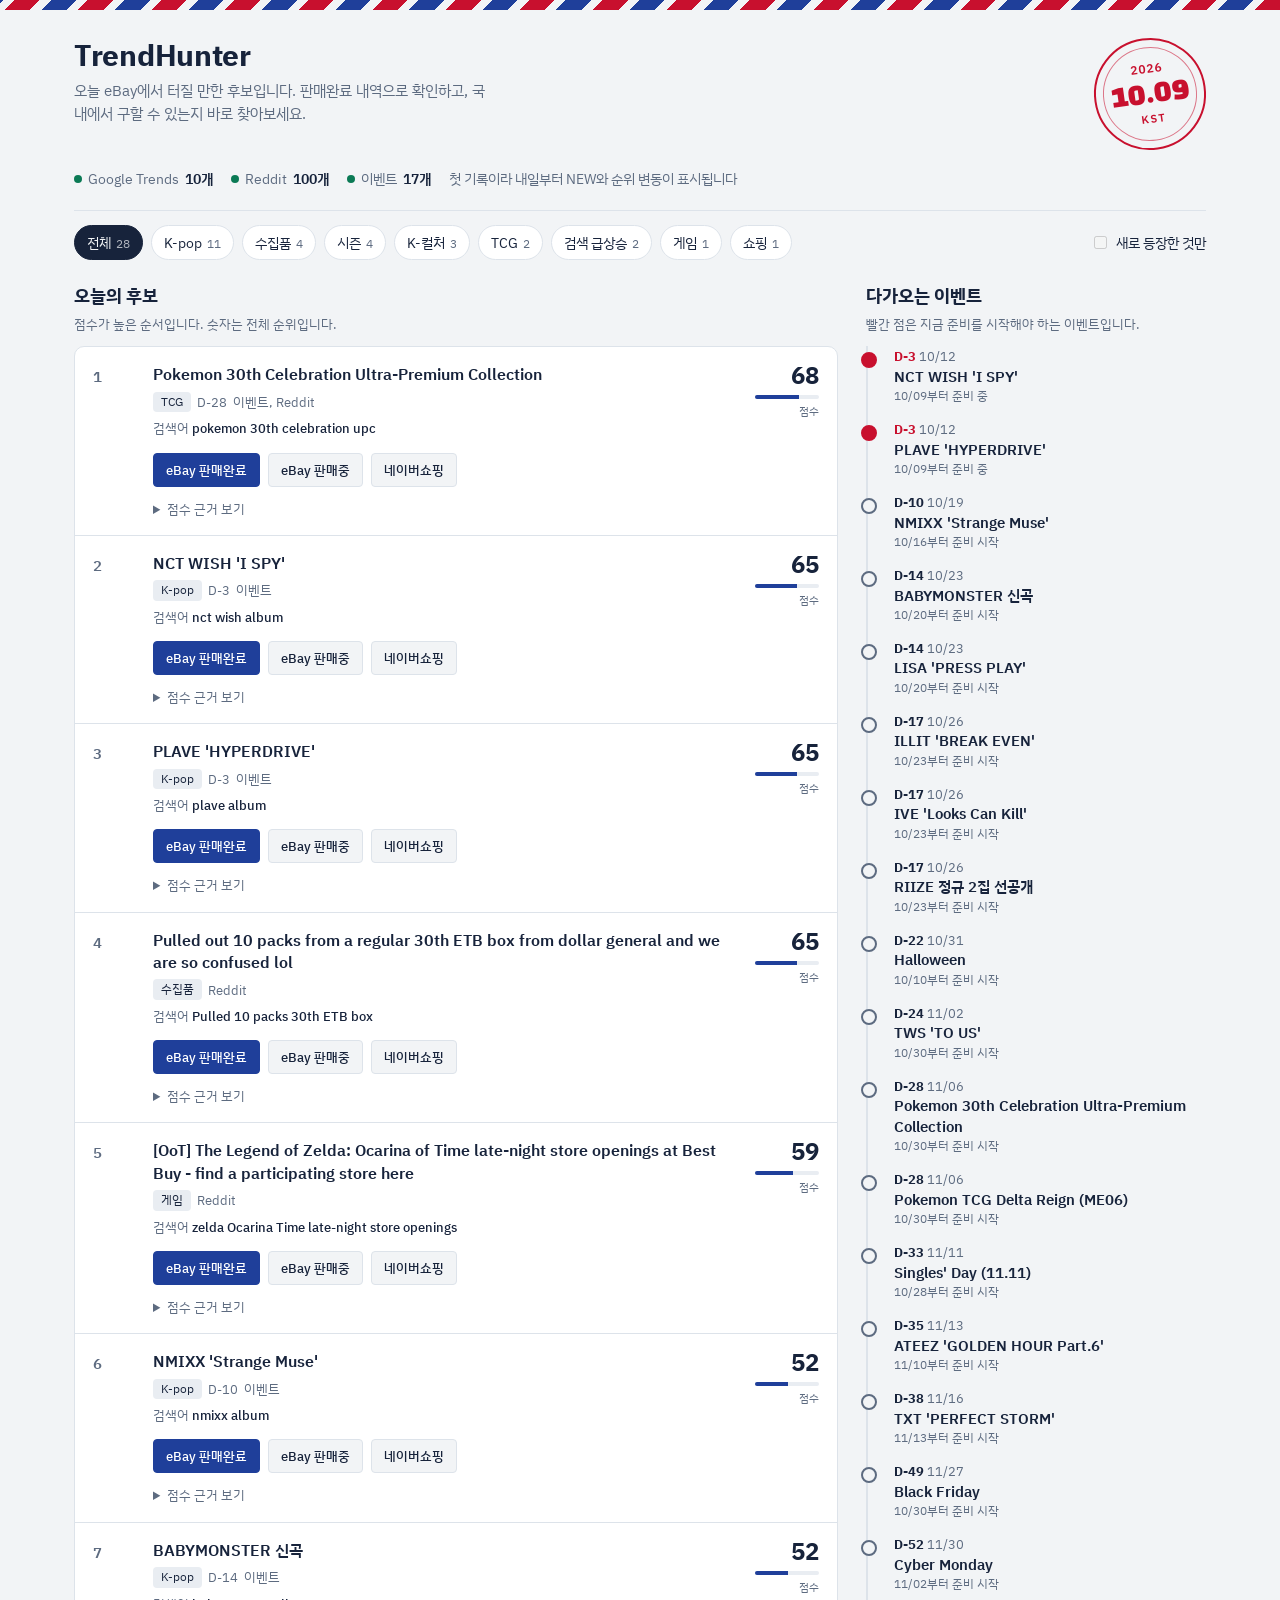
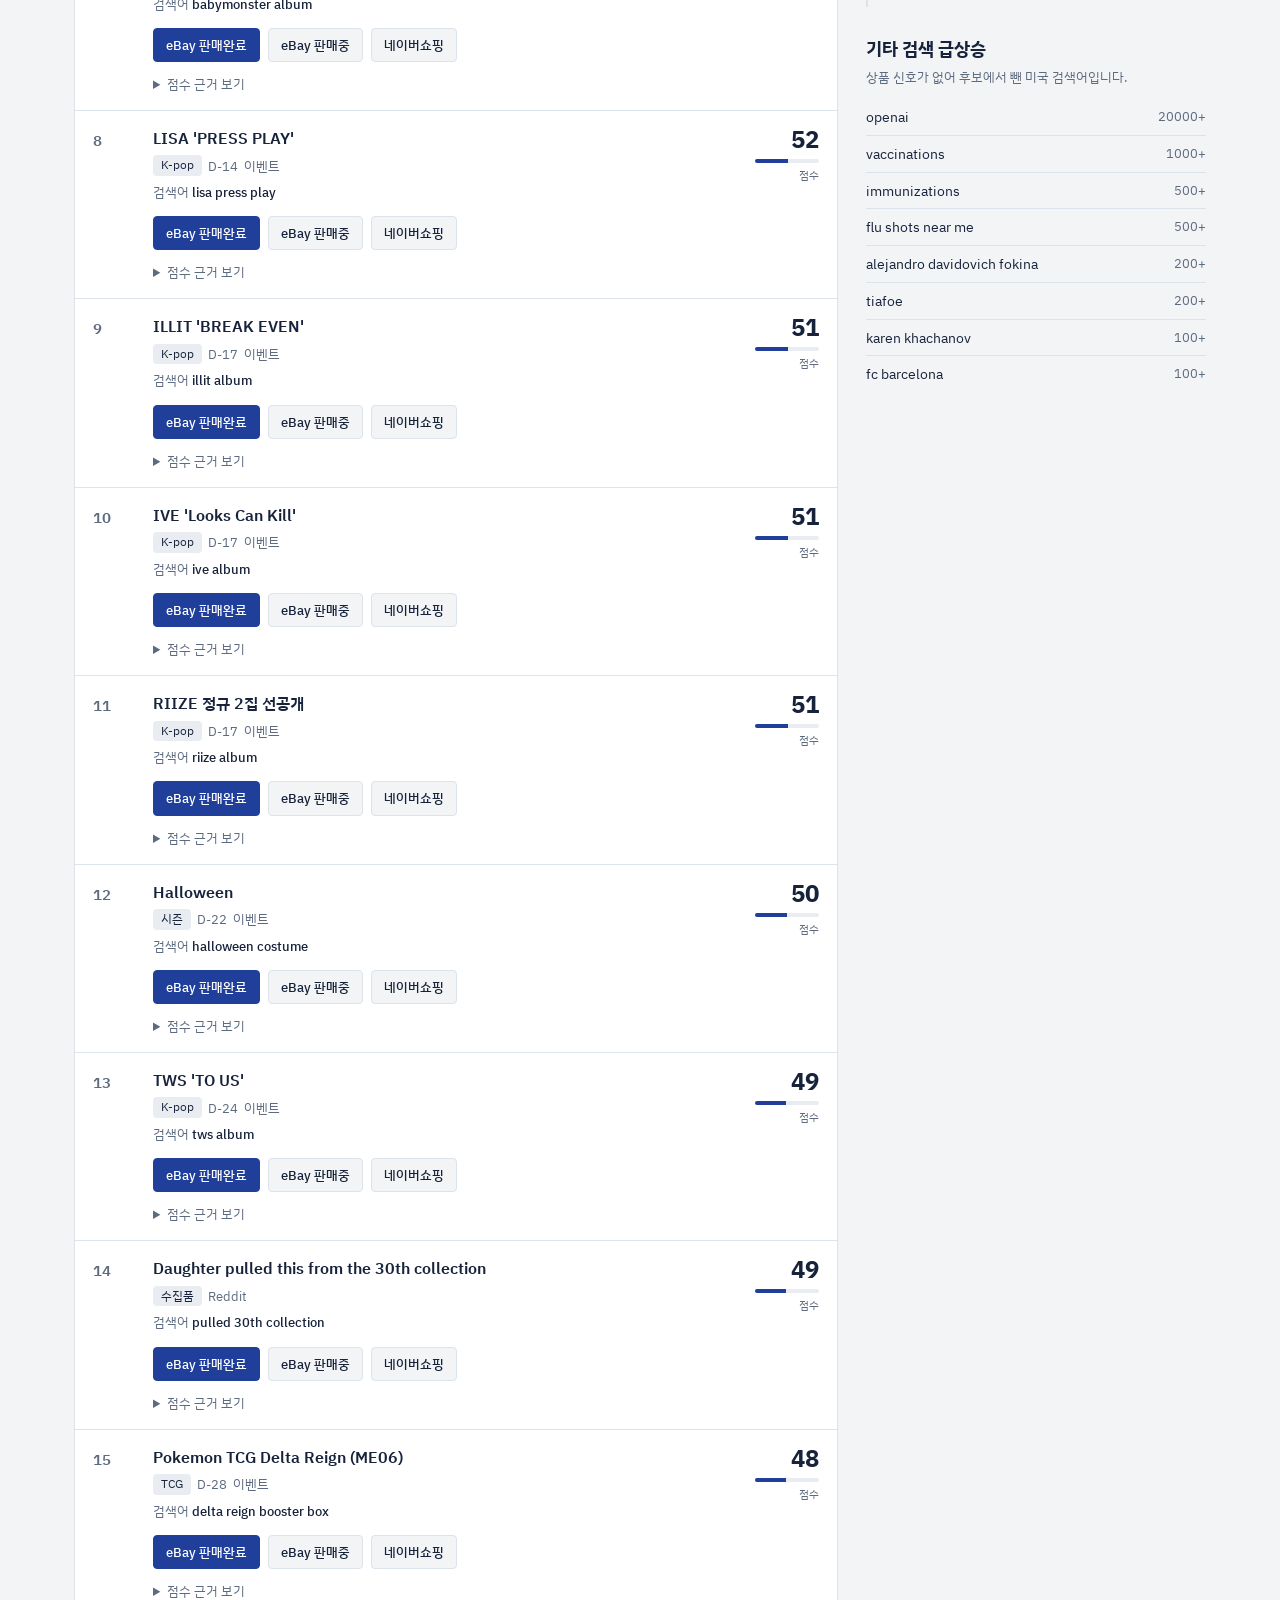
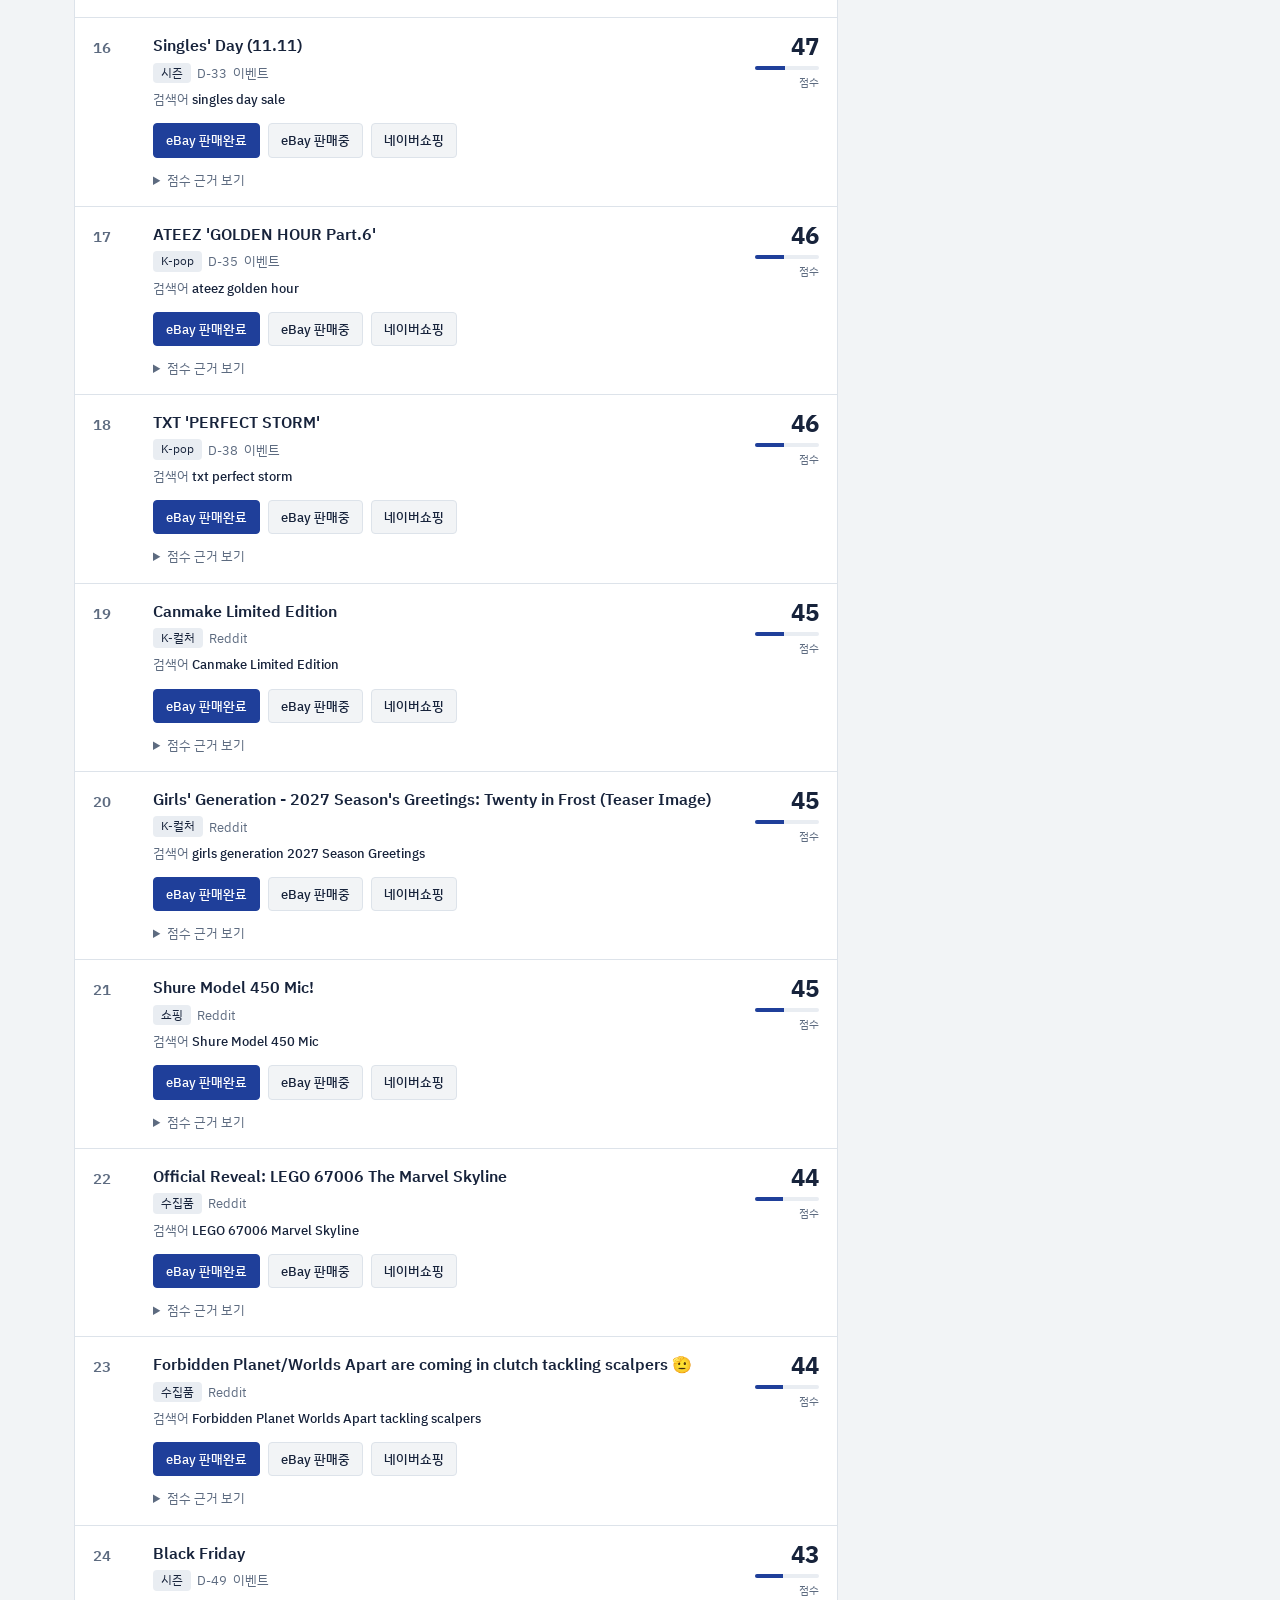
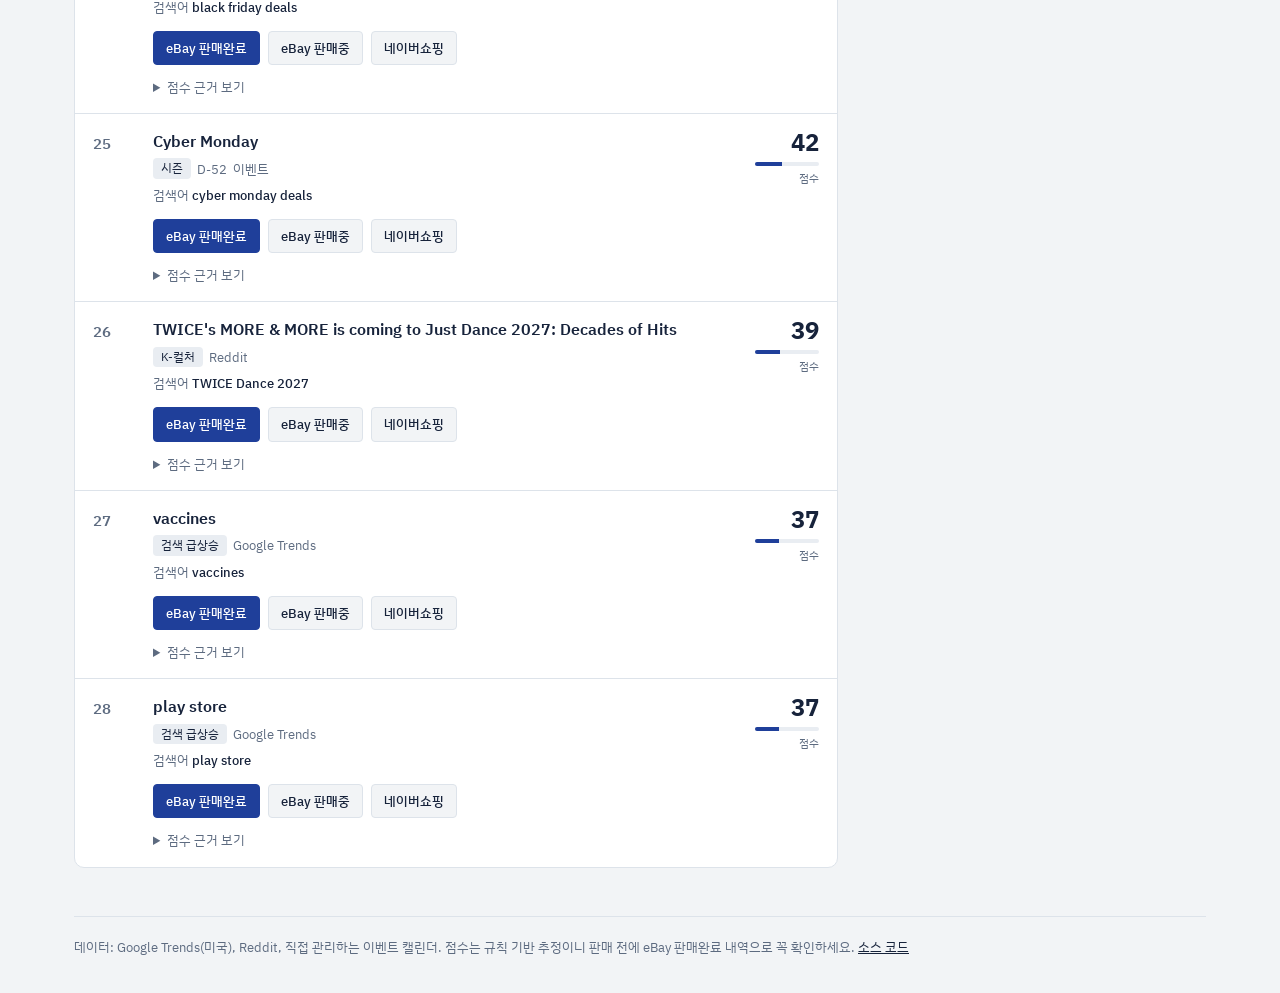
==== docs/index.html @ 38283efe "6단계: 대시보드 (후보 목록, 검증 링크, 이벤트 타임라인)" ====
<!doctype html>
<html lang="ko">
<head>
<meta charset="utf-8">
<meta name="viewport" content="width=device-width, initial-scale=1">
<title>TrendHunter</title>
<meta name="description" content="eBay 해외 판매자를 위한 오늘의 후보 상품 대시보드">
<link rel="preconnect" href="https://fonts.googleapis.com">
<link rel="preconnect" href="https://fonts.gstatic.com" crossorigin>
<link href="https://fonts.googleapis.com/css2?family=Black+Han+Sans&family=IBM+Plex+Sans+KR:wght@400;500;600;700&display=swap" rel="stylesheet">
<style>
  /* ------------------------------------------------------------------
     디자인 토큰
     컨셉: 국제 항공우편. 한국 → 미국으로 보내는 셀러의 도구.
     강조는 상단 항공우편 띠와 날짜 소인 두 곳에만 쓰고, 나머지는 조용하게.
     ------------------------------------------------------------------ */
  :root {
    --paper: #f2f4f6;        /* 바탕: 차가운 종이색 */
    --sheet: #ffffff;        /* 목록 면 */
    --ink: #17233b;          /* 본문: 우편 잉크 남색 */
    --muted: #5d6b80;        /* 보조 글자 */
    --line: #dde3ea;         /* 구분선 */
    --mail-red: #c8102e;     /* 항공우편 빨강 */
    --mail-blue: #1f3f9a;    /* 항공우편 파랑 */
    --up: #0b7a55;           /* 상승 */
    --down: #a3412b;         /* 하락 */
    --new-bg: #fde8eb;       /* NEW 배지 바탕 */
    --chip: #e9edf2;
    --focus: #1f3f9a;
    --on-primary: #ffffff;   /* 파란 버튼 위 글자 */
    --radius-s: 4px;
    --radius-m: 10px;
    --font: "IBM Plex Sans KR", system-ui, sans-serif;
    --stamp: "Black Han Sans", "IBM Plex Sans KR", sans-serif;
  }
  @media (prefers-color-scheme: dark) {
    :root:not([data-theme="light"]) {
      --paper: #0f1522;
      --sheet: #161e2e;
      --ink: #e6ebf3;
      --muted: #9aa7ba;
      --line: #273247;
      --mail-red: #f0566b;
      --mail-blue: #7d9cf0;
      --up: #4cc79a;
      --down: #f08a6f;
      --new-bg: #3b1a22;
      --chip: #212b3d;
      --focus: #7d9cf0;
      --on-primary: #0f1522;
    }
  }
  :root[data-theme="dark"] {
    --paper: #0f1522; --sheet: #161e2e; --ink: #e6ebf3; --muted: #9aa7ba; --line: #273247;
    --mail-red: #f0566b; --mail-blue: #7d9cf0; --up: #4cc79a; --down: #f08a6f;
    --new-bg: #3b1a22; --chip: #212b3d; --focus: #7d9cf0; --on-primary: #0f1522;
  }

  * { box-sizing: border-box; }
  html { -webkit-text-size-adjust: 100%; }
  body {
    margin: 0;
    background: var(--paper);
    color: var(--ink);
    font-family: var(--font);
    font-size: 16px;
    line-height: 1.55;
  }
  a { color: inherit; }
  :focus-visible { outline: 2px solid var(--focus); outline-offset: 2px; border-radius: 2px; }

  /* 항공우편 띠: 이 페이지의 유일한 장식 */
  .airmail {
    height: 10px;
    background: repeating-linear-gradient(
      -45deg,
      var(--mail-red) 0 18px, transparent 18px 26px,
      var(--mail-blue) 26px 44px, transparent 44px 52px
    );
  }

  .wrap { max-width: 1180px; margin: 0 auto; padding: 0 24px; }

  /* ---------- 머리 ---------- */
  header.top { padding: 28px 0 20px; }
  .top-row { display: flex; align-items: flex-start; justify-content: space-between; gap: 24px; }
  h1 {
    margin: 0;
    font-size: 30px;
    line-height: 1.15;
    font-weight: 700;
    letter-spacing: -0.01em;
  }
  .lede { margin: 6px 0 0; color: var(--muted); font-size: 15px; max-width: 46ch; }

  /* 날짜 소인 */
  .postmark {
    flex: none;
    width: 112px; height: 112px;
    border: 2.5px solid var(--mail-red);
    border-radius: 50%;
    display: grid; place-content: center; text-align: center;
    color: var(--mail-red);
    transform: rotate(-8deg);
    position: relative;
  }
  .postmark::before {
    content: ""; position: absolute; inset: 7px;
    border: 1px solid var(--mail-red); border-radius: 50%; opacity: .55;
  }
  .postmark .pm-year { font-size: 12px; font-weight: 600; letter-spacing: .08em; }
  .postmark .pm-day { font-family: var(--stamp); font-size: 30px; line-height: 1.05; }
  .postmark .pm-zone { font-size: 11px; font-weight: 600; letter-spacing: .1em; }

  .status-line {
    display: flex; flex-wrap: wrap; gap: 8px 18px;
    margin-top: 18px; font-size: 14px; color: var(--muted);
  }
  .status-line .src { display: inline-flex; align-items: center; gap: 6px; }
  .dot { width: 8px; height: 8px; border-radius: 50%; background: var(--up); }
  .dot.fail { background: var(--mail-red); }
  .status-line strong { color: var(--ink); font-weight: 600; }

  /* ---------- 필터 ---------- */
  .filters {
    display: flex; flex-wrap: wrap; align-items: center; gap: 8px;
    padding: 14px 0; border-top: 1px solid var(--line);
  }
  .filters button {
    font: inherit; font-size: 14px;
    padding: 6px 12px;
    border: 1px solid var(--line);
    background: var(--sheet); color: var(--ink);
    border-radius: 999px; cursor: pointer;
  }
  .filters button[aria-pressed="true"] { background: var(--ink); color: var(--paper); border-color: var(--ink); }
  .filters .count { color: var(--muted); font-size: 12px; margin-left: 2px; }
  .filters button[aria-pressed="true"] .count { color: inherit; opacity: .7; }
  .filters .spacer { flex: 1; }
  .filters label { font-size: 14px; display: inline-flex; align-items: center; gap: 6px; cursor: pointer; }

  /* ---------- 본문 2단 ---------- */
  main.grid {
    display: grid;
    grid-template-columns: minmax(0, 1fr) 340px;
    gap: 28px;
    padding: 8px 0 48px;
  }
  @media (max-width: 920px) { main.grid { grid-template-columns: 1fr; } }

  h2 { font-size: 18px; margin: 0 0 10px; font-weight: 700; }
  .section-note { color: var(--muted); font-size: 13px; margin: -6px 0 12px; }

  /* 후보 목록: 카드가 아니라 하나의 장부처럼 */
  ol.cands {
    list-style: none; margin: 0; padding: 0;
    background: var(--sheet);
    border: 1px solid var(--line);
    border-radius: var(--radius-m);
  }
  .cand {
    display: grid;
    grid-template-columns: 44px minmax(0, 1fr) 64px;
    gap: 4px 16px;
    padding: 16px 18px;
    border-top: 1px solid var(--line);
  }
  .cand:first-child { border-top: 0; }
  .rank { font-size: 15px; font-weight: 600; color: var(--muted); padding-top: 2px; font-variant-numeric: tabular-nums; }
  .cand-title { margin: 0; font-size: 16px; font-weight: 600; line-height: 1.4; overflow-wrap: anywhere; }
  .meta { display: flex; flex-wrap: wrap; align-items: center; gap: 6px; margin-top: 6px; font-size: 13px; color: var(--muted); }
  .tag { background: var(--chip); color: var(--ink); padding: 1px 8px; border-radius: var(--radius-s); font-size: 12px; }
  .badge-new { background: var(--new-bg); color: var(--mail-red); font-weight: 700; padding: 1px 7px; border-radius: var(--radius-s); font-size: 12px; }
  .move-up { color: var(--up); font-weight: 700; font-size: 13px; }
  .move-down { color: var(--down); font-weight: 600; font-size: 13px; }
  .query { font-size: 13px; color: var(--muted); margin-top: 6px; }
  .query b { color: var(--ink); font-weight: 500; }

  .score { text-align: right; }
  .score-num { font-size: 24px; font-weight: 700; line-height: 1; font-variant-numeric: tabular-nums; }
  .score-bar { height: 4px; background: var(--chip); border-radius: 2px; margin-top: 8px; overflow: hidden; }
  .score-bar i { display: block; height: 100%; background: var(--mail-blue); }
  .score-label { font-size: 11px; color: var(--muted); margin-top: 4px; }

  .actions { grid-column: 2 / 4; display: flex; flex-wrap: wrap; gap: 8px; margin-top: 10px; }
  .actions a {
    font-size: 13px; font-weight: 500; text-decoration: none;
    padding: 6px 12px; border-radius: var(--radius-s);
    border: 1px solid var(--line); background: var(--paper);
  }
  .actions a.primary { background: var(--mail-blue); border-color: var(--mail-blue); color: var(--on-primary); }
  .actions a:hover { border-color: var(--ink); }
  .actions a.primary:hover { filter: brightness(1.1); }

  details.why { grid-column: 2 / 4; margin-top: 8px; font-size: 14px; }
  details.why summary { cursor: pointer; color: var(--muted); font-size: 13px; width: fit-content; }
  details.why ul { margin: 8px 0 0; padding-left: 18px; }
  details.why li { margin: 2px 0; }
  .evidence { margin: 8px 0 0; padding: 0; list-style: none; }
  .evidence li { font-size: 13px; color: var(--muted); padding-left: 0; margin: 4px 0; overflow-wrap: anywhere; }
  .evidence .src-name { color: var(--ink); font-weight: 500; margin-right: 6px; }

  .empty { padding: 36px 20px; text-align: center; color: var(--muted); }

  /* ---------- 오른쪽: 이벤트 타임라인 등 ---------- */
  aside > section { margin-bottom: 28px; }
  ol.timeline { list-style: none; margin: 0; padding: 0 0 0 14px; border-left: 2px solid var(--line); }
  .ev { position: relative; padding: 0 0 14px 12px; }
  .ev::before {
    content: ""; position: absolute; left: -21px; top: 6px;
    width: 12px; height: 12px; border-radius: 50%;
    background: var(--paper); border: 2px solid var(--muted);
  }
  .ev.prepare_now::before { background: var(--mail-red); border-color: var(--mail-red); }
  .ev.too_late::before { border-color: var(--down); }
  .ev-when { font-size: 13px; color: var(--muted); font-variant-numeric: tabular-nums; }
  .ev-when b { color: var(--ink); }
  .ev.prepare_now .ev-when b { color: var(--mail-red); }
  .ev-name { font-weight: 600; font-size: 15px; line-height: 1.35; }
  .ev-name a { text-decoration: none; }
  .ev-name a:hover { text-decoration: underline; }
  .ev-state { font-size: 12px; color: var(--muted); }

  ul.plain { list-style: none; margin: 0; padding: 0; }
  ul.plain li { padding: 7px 0; border-top: 1px solid var(--line); font-size: 14px; display: flex; justify-content: space-between; gap: 10px; }
  ul.plain li:first-child { border-top: 0; }
  ul.plain a { text-decoration: none; overflow-wrap: anywhere; }
  ul.plain a:hover { text-decoration: underline; }
  ul.plain .n { color: var(--muted); font-size: 13px; flex: none; font-variant-numeric: tabular-nums; }

  footer { border-top: 1px solid var(--line); padding: 20px 0 36px; font-size: 13px; color: var(--muted); }
  footer a { color: var(--ink); }

  .notice {
    background: var(--sheet); border: 1px solid var(--line); border-left: 4px solid var(--mail-red);
    border-radius: var(--radius-s); padding: 14px 16px; margin: 12px 0 20px; font-size: 14px;
  }
  .notice code { background: var(--chip); padding: 1px 6px; border-radius: 3px; }

  @media (max-width: 600px) {
    .wrap { padding: 0 16px; }
    h1 { font-size: 24px; }
    .postmark { width: 84px; height: 84px; }
    .postmark .pm-day { font-size: 22px; }
    .postmark .pm-year, .postmark .pm-zone { font-size: 10px; }
    .cand { grid-template-columns: 28px minmax(0, 1fr) 48px; padding: 14px 12px; gap: 4px 10px; }
    .score-num { font-size: 20px; }
    .actions, details.why { grid-column: 1 / 4; }
  }
  @media (prefers-reduced-motion: reduce) { * { transition: none !important; } }
</style>
</head>
<body>
<div class="airmail" aria-hidden="true"></div>

<div class="wrap">
  <header class="top">
    <div class="top-row">
      <div>
        <h1>TrendHunter</h1>
        <p class="lede">오늘 eBay에서 터질 만한 후보입니다. 판매완료 내역으로 확인하고, 국내에서 구할 수 있는지 바로 찾아보세요.</p>
      </div>
      <div class="postmark" id="postmark" aria-label="기준 날짜">
        <span class="pm-year">----</span><span class="pm-day">--.--</span><span class="pm-zone">KST</span>
      </div>
    </div>
    <div class="status-line" id="status-line" aria-live="polite">불러오는 중</div>
  </header>

  <div id="notice"></div>

  <nav class="filters" id="filters" aria-label="카테고리 필터"></nav>

  <main class="grid">
    <section aria-labelledby="cand-h">
      <h2 id="cand-h">오늘의 후보</h2>
      <p class="section-note" id="cand-note"></p>
      <ol class="cands" id="cands"></ol>
    </section>

    <aside>
      <section aria-labelledby="ev-h">
        <h2 id="ev-h">다가오는 이벤트</h2>
        <p class="section-note">빨간 점은 지금 준비를 시작해야 하는 이벤트입니다.</p>
        <ol class="timeline" id="timeline"></ol>
      </section>
      <section aria-labelledby="drop-h" id="dropped-sec" hidden>
        <h2 id="drop-h">어제 있다가 빠진 후보</h2>
        <ul class="plain" id="dropped"></ul>
      </section>
      <section aria-labelledby="other-h">
        <h2 id="other-h">기타 검색 급상승</h2>
        <p class="section-note">상품 신호가 없어 후보에서 뺀 미국 검색어입니다.</p>
        <ul class="plain" id="others"></ul>
      </section>
    </aside>
  </main>

  <footer>
    데이터: Google Trends(미국), Reddit, 직접 관리하는 이벤트 캘린더. 점수는 규칙 기반 추정이니 판매 전에 eBay 판매완료 내역으로 꼭 확인하세요.
    <a href="https://github.com/Ioveyou-creator/trendhunter">소스 코드</a>
  </footer>
</div>

<script>
(() => {
  "use strict";

  const SOURCE_NAME = { google_trends: "Google Trends", reddit: "Reddit", events: "이벤트", news: "뉴스" };
  const prepText = (e) => {
    const from = e.prep_by.slice(5).replace("-", "/");
    if (e.status === "prepare_now") return `${from}부터 준비 중`;
    if (e.status === "too_late") return "배송 시간 부족";
    return `${from}부터 준비 시작`;
  };
  const FILTER_KEY = "trendhunter.filter";

  const $ = (id) => document.getElementById(id);

  /* 외부 데이터(Reddit 제목 등)는 항상 글자로만 넣는다: innerHTML 사용 금지 */
  function el(tag, attrs, ...children) {
    const node = document.createElement(tag);
    for (const [k, v] of Object.entries(attrs || {})) {
      if (v == null || v === false) continue;
      if (k === "class") node.className = v;
      else if (k === "text") node.textContent = v;
      else if (k === "href") { const safe = safeUrl(v); if (safe) node.setAttribute("href", safe); }
      else node.setAttribute(k, v);
    }
    for (const c of children) if (c != null) node.append(c instanceof Node ? c : document.createTextNode(String(c)));
    return node;
  }
  function safeUrl(u) {
    try { const url = new URL(u, location.href); return /^https?:$/.test(url.protocol) ? url.href : null; }
    catch { return null; }
  }
  function store(key, value) {
    try { if (value === undefined) return localStorage.getItem(key); localStorage.setItem(key, value); }
    catch { return null; }
  }

  let DATA = null;
  let state = { category: store(FILTER_KEY) || "all", onlyNew: false };

  async function load() {
    try {
      const res = await fetch("data/latest.json", { cache: "no-store" });
      if (!res.ok) throw new Error("HTTP " + res.status);
      DATA = await res.json();
    } catch (e) {
      showLoadError(e);
      return;
    }
    renderHeader();
    renderFilters();
    renderCandidates();
    renderSide();
  }

  function showLoadError(e) {
    $("status-line").textContent = "데이터를 불러오지 못했습니다.";
    const box = el("div", { class: "notice", role: "alert" });
    if (location.protocol === "file:") {
      box.append(
        "파일을 직접 열면 브라우저가 데이터 읽기를 막습니다. 프로젝트 폴더에서 ",
        el("code", { text: "python -m http.server -d docs" }),
        " 를 실행한 뒤 http://localhost:8000 으로 여세요."
      );
    } else {
      box.append("data/latest.json 을 읽지 못했습니다 (" + e.message + "). ",
        el("code", { text: "python -m src.run_all" }), " 로 데이터를 먼저 만들어 주세요.");
    }
    $("notice").append(box);
    $("cands").append(el("li", { class: "empty", text: "표시할 후보가 없습니다." }));
  }

  function renderHeader() {
    const d = (DATA.date || DATA.generated_at || "").slice(0, 10);
    if (d) {
      const [y, m, day] = d.split("-");
      const pm = $("postmark");
      pm.querySelector(".pm-year").textContent = y;
      pm.querySelector(".pm-day").textContent = m + "." + day;
      pm.setAttribute("aria-label", "기준 날짜 " + d);
    }
    const line = $("status-line");
    line.textContent = "";
    for (const [key, s] of Object.entries(DATA.sources || {})) {
      line.append(el("span", { class: "src", title: s.error || "" },
        el("span", { class: "dot" + (s.ok ? "" : " fail"), "aria-hidden": "true" }),
        SOURCE_NAME[key] || key, " ",
        s.ok ? el("strong", { text: s.count + "개" }) : el("strong", { text: "수집 실패" })
      ));
    }
    const h = DATA.history || {};
    if (h.previous_date) {
      line.append(el("span", {}, h.previous_date + " 대비 ", el("strong", { text: "새로 등장 " + h.new_count + "개" })));
    } else {
      line.append(el("span", { text: "첫 기록이라 내일부터 NEW와 순위 변동이 표시됩니다" }));
    }
  }

  function categories() {
    const counts = new Map();
    for (const c of DATA.candidates || []) {
      const key = c.category;
      const prev = counts.get(key) || { label: c.category_label || key, n: 0 };
      prev.n += 1;
      counts.set(key, prev);
    }
    return [...counts.entries()].sort((a, b) => b[1].n - a[1].n);
  }

  function renderFilters() {
    const nav = $("filters");
    nav.textContent = "";
    const cats = categories();
    if (state.category !== "all" && !cats.some(([k]) => k === state.category)) state.category = "all";

    const mk = (key, label, n) => {
      const b = el("button", { type: "button", "aria-pressed": String(state.category === key) },
        label, el("span", { class: "count", text: " " + n }));
      b.addEventListener("click", () => { state.category = key; store(FILTER_KEY, key); renderFilters(); renderCandidates(); });
      return b;
    };
    nav.append(mk("all", "전체", (DATA.candidates || []).length));
    for (const [key, { label, n }] of cats) nav.append(mk(key, label, n));

    nav.append(el("span", { class: "spacer" }));
    const cb = el("input", { type: "checkbox", id: "only-new" });
    cb.checked = state.onlyNew;
    cb.disabled = !(DATA.history && DATA.history.previous_date);
    cb.addEventListener("change", () => { state.onlyNew = cb.checked; renderCandidates(); });
    nav.append(el("label", { for: "only-new" }, cb, "새로 등장한 것만"));
  }

  function moveBadge(t) {
    if (!t) return null;
    if (t.status === "new") return el("span", { class: "badge-new", text: "NEW" });
    if (t.status === "up") return el("span", { class: "move-up", text: "▲" + t.rank_change, title: "어제 " + t.prev_rank + "위" });
    if (t.status === "down") return el("span", { class: "move-down", text: "▼" + (-t.rank_change), title: "어제 " + t.prev_rank + "위" });
    return null;
  }

  function renderCandidates() {
    const list = $("cands");
    list.textContent = "";
    const all = DATA.candidates || [];
    const shown = all
      .map((c, i) => ({ c, rank: i + 1 }))
      .filter(({ c }) => state.category === "all" || c.category === state.category)
      .filter(({ c }) => !state.onlyNew || (c.trend && c.trend.status === "new"));

    $("cand-note").textContent = shown.length === all.length
      ? "점수가 높은 순서입니다. 숫자는 전체 순위입니다."
      : `${all.length}개 중 ${shown.length}개를 보고 있습니다.`;

    if (!shown.length) {
      list.append(el("li", { class: "empty", text: "조건에 맞는 후보가 없습니다. 필터를 바꿔 보세요." }));
      return;
    }

    for (const { c, rank } of shown) {
      const t = c.trend || {};
      const meta = el("div", { class: "meta" },
        moveBadge(t),
        el("span", { class: "tag", text: c.category_label || c.category }),
        c.event ? el("span", { text: `D-${c.event.days_left}` }) : null,
        t.streak > 1 ? el("span", { text: `${t.streak}일 연속` }) : null,
        el("span", { text: (c.sources || []).map((s) => SOURCE_NAME[s] || s).join(", ") })
      );

      const reasons = el("ul", {}, ...(c.reasons || []).map((r) => el("li", { text: r })));
      const evidence = el("ul", { class: "evidence" }, ...(c.evidence || []).map((e) => {
        const label = el("span", { class: "src-name", text: SOURCE_NAME[e.source] || e.source });
        const body = safeUrl(e.url)
          ? el("a", { href: e.url, target: "_blank", rel: "noopener noreferrer", text: e.text })
          : document.createTextNode(e.text || "");
        return el("li", {}, label, body);
      }));

      const links = c.links || {};
      list.append(el("li", { class: "cand" },
        el("div", { class: "rank", text: rank }),
        el("div", {},
          el("h3", { class: "cand-title", text: c.title }),
          meta,
          el("div", { class: "query" }, "검색어 ", el("b", { text: c.query }))
        ),
        el("div", { class: "score", "aria-label": `점수 ${c.score}점` },
          el("div", { class: "score-num", text: c.score }),
          el("div", { class: "score-bar", "aria-hidden": "true" }, el("i", { style: `width:${Math.max(0, Math.min(100, c.score))}%` })),
          el("div", { class: "score-label", text: "점수" })
        ),
        el("div", { class: "actions" },
          el("a", { class: "primary", href: links.ebay_sold, target: "_blank", rel: "noopener noreferrer", text: "eBay 판매완료" }),
          el("a", { href: links.ebay_active, target: "_blank", rel: "noopener noreferrer", text: "eBay 판매중" }),
          el("a", { href: links.naver, target: "_blank", rel: "noopener noreferrer", text: "네이버쇼핑" })
        ),
        el("details", { class: "why" }, el("summary", { text: "점수 근거 보기" }), reasons, evidence)
      ));
    }
  }

  function renderSide() {
    // 다가오는 이벤트
    const tl = $("timeline");
    tl.textContent = "";
    const events = DATA.events || [];
    if (!events.length) tl.append(el("li", { class: "ev", text: "앞으로 60일 안에 등록된 이벤트가 없습니다." }));
    for (const e of events) {
      const name = safeUrl(e.source)
        ? el("a", { href: e.source, target: "_blank", rel: "noopener noreferrer", text: e.name, title: "출처 보기" })
        : document.createTextNode(e.name);
      tl.append(el("li", { class: "ev " + e.status },
        el("div", { class: "ev-when" }, el("b", { text: `D-${e.days_left}` }), " ", e.date.slice(5).replace("-", "/")),
        el("div", { class: "ev-name" }, name),
        el("div", { class: "ev-state", text: prepText(e) })
      ));
    }

    // 빠진 후보
    const dropped = DATA.dropped || [];
    $("dropped-sec").hidden = !dropped.length;
    const dl = $("dropped");
    dl.textContent = "";
    for (const d of dropped.slice(0, 10)) {
      dl.append(el("li", {}, el("span", { text: d.title }), el("span", { class: "n", text: `어제 ${d.rank}위` })));
    }

    // 기타 급상승
    const ol = $("others");
    ol.textContent = "";
    const others = DATA.other_trends || [];
    if (!others.length) ol.append(el("li", { text: "없음" }));
    for (const o of others) {
      ol.append(el("li", {},
        el("a", { href: (o.links || {}).ebay_sold, target: "_blank", rel: "noopener noreferrer", text: o.keyword, title: "eBay 판매완료 검색" }),
        el("span", { class: "n", text: o.traffic_label })
      ));
    }
  }

  load();
})();
</script>
</body>
</html>
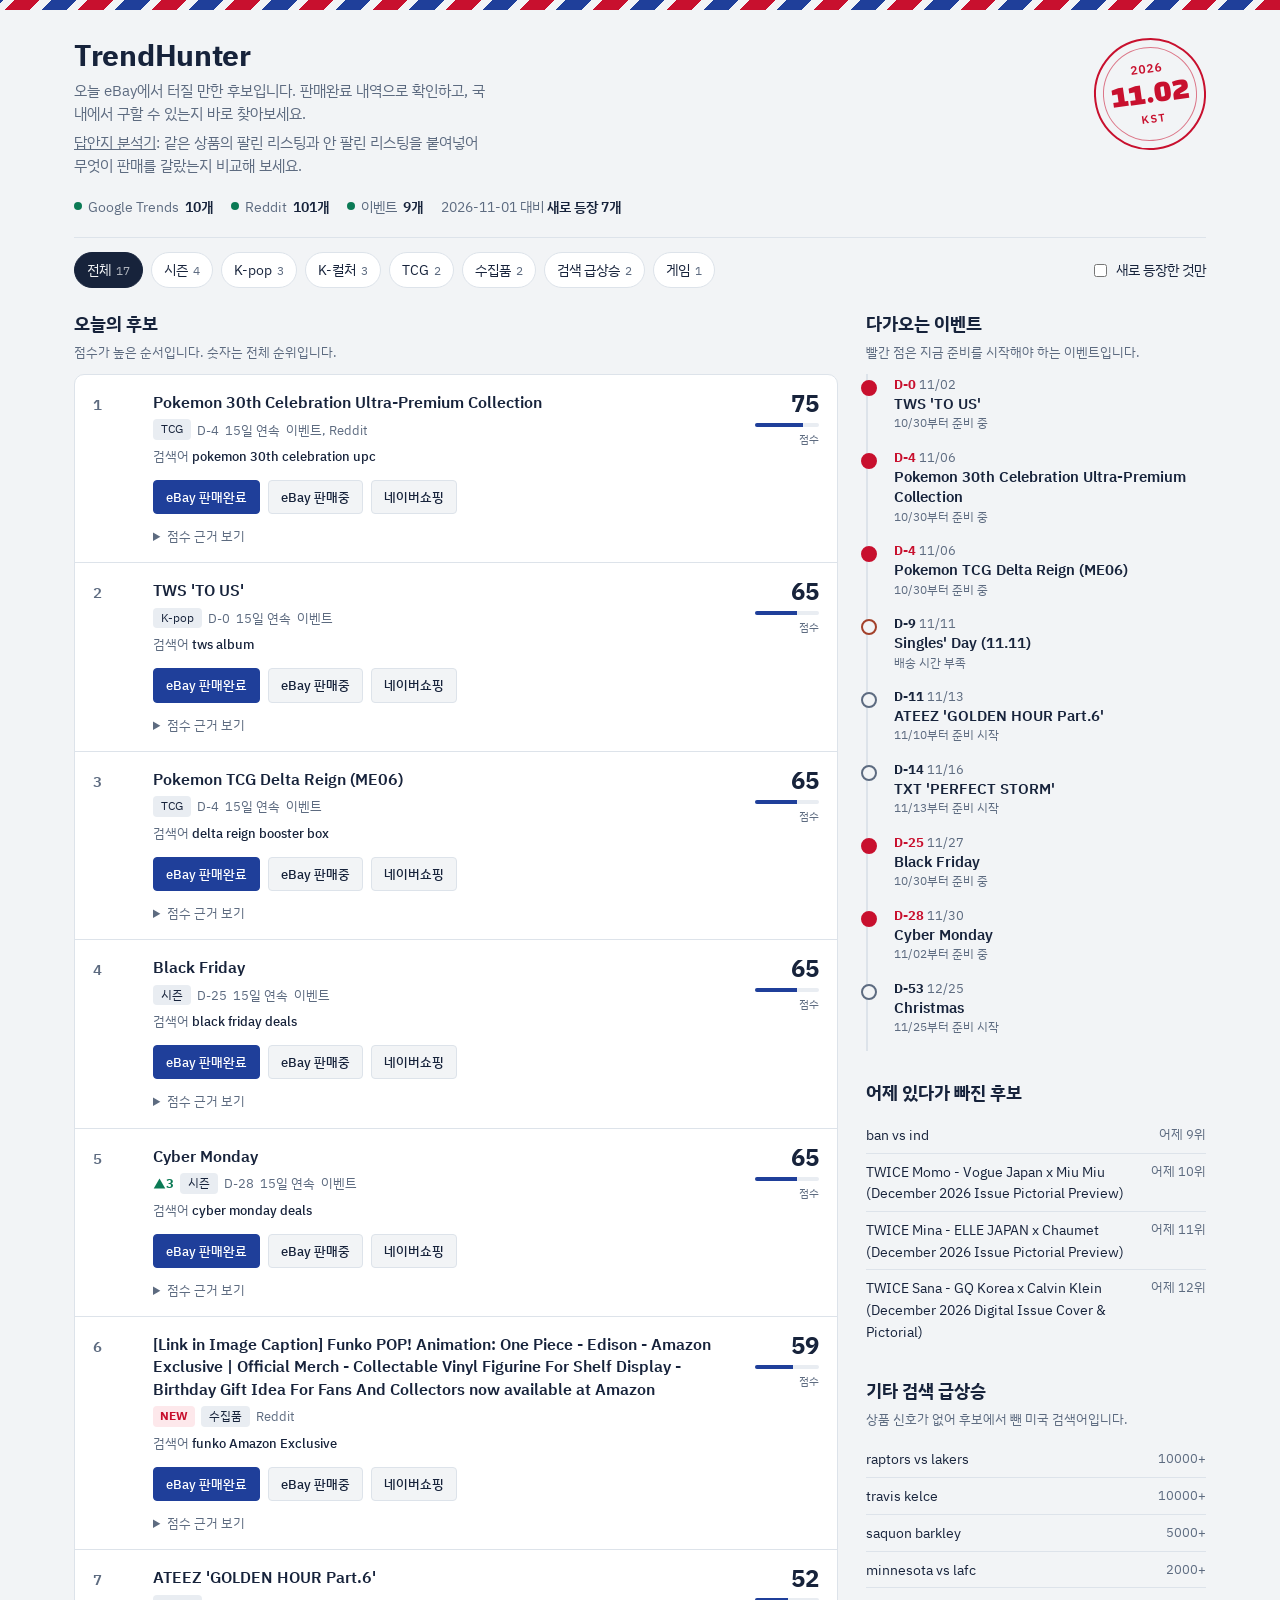
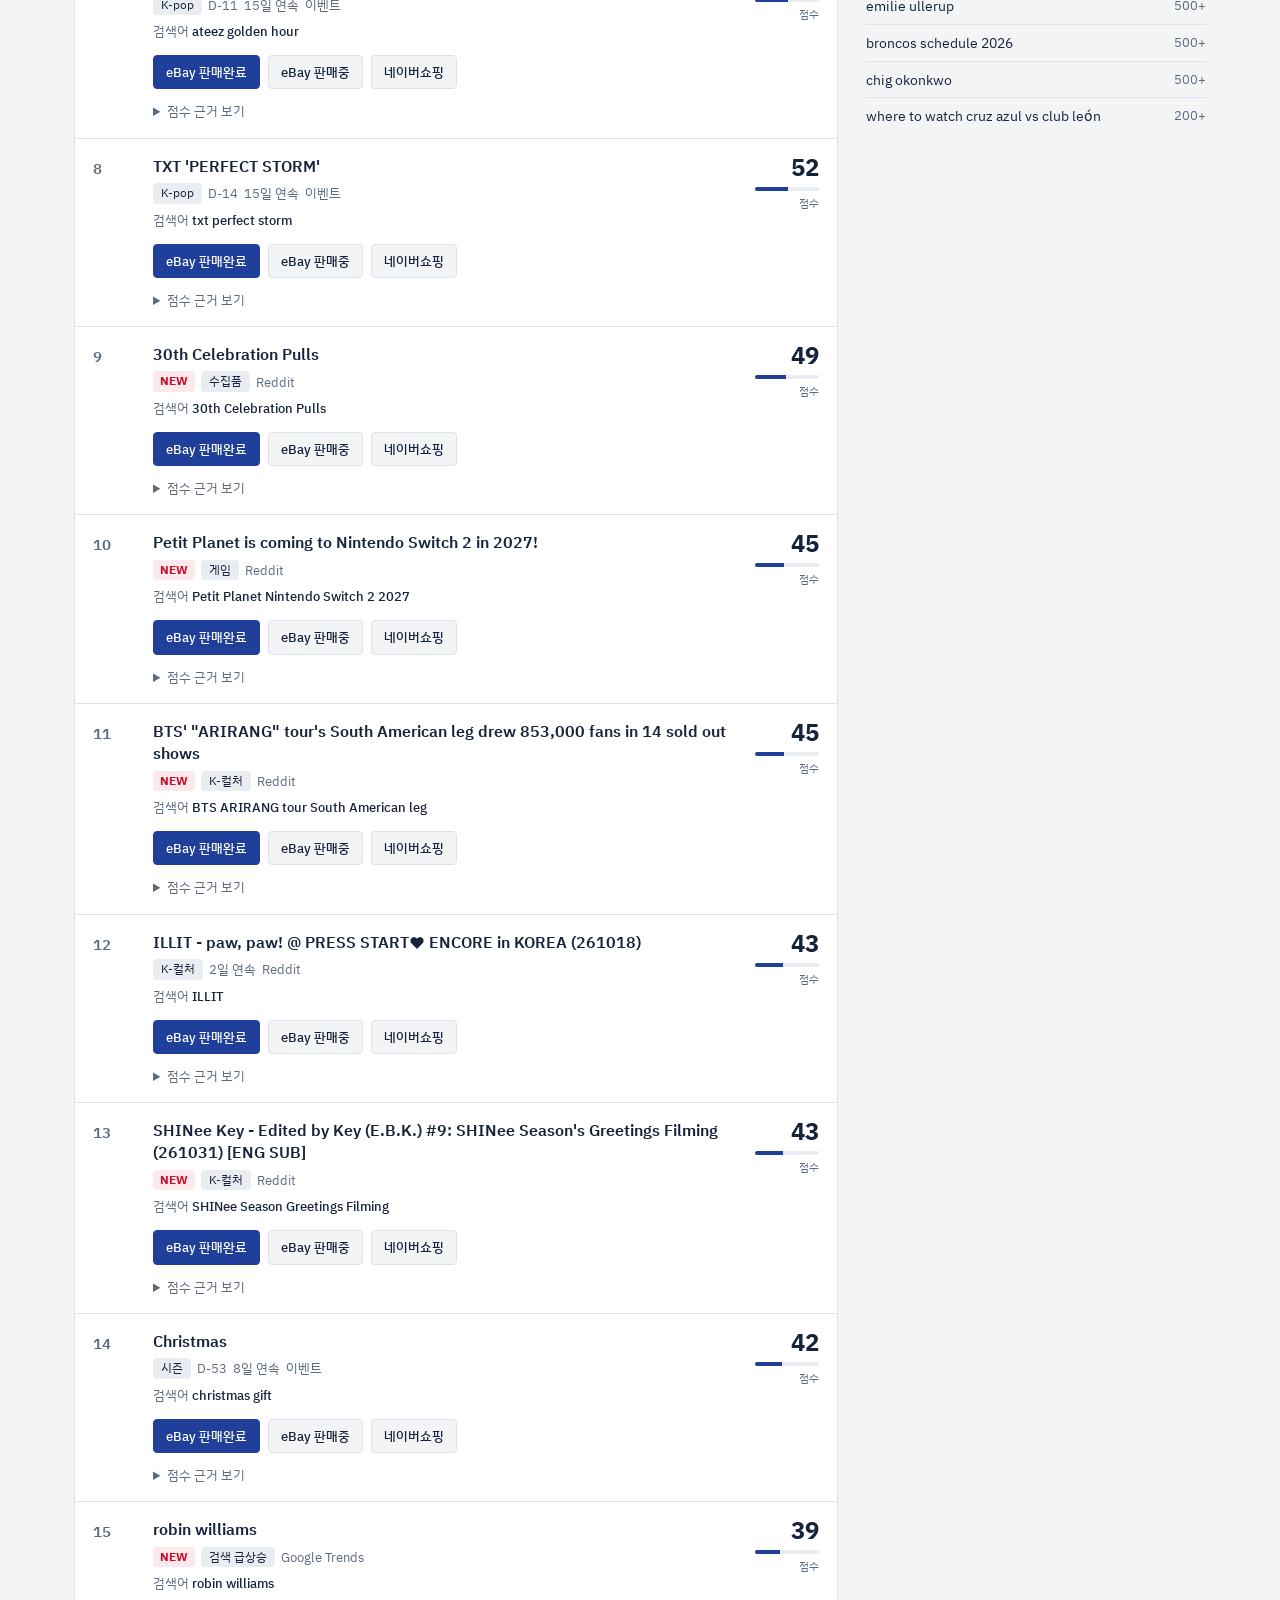
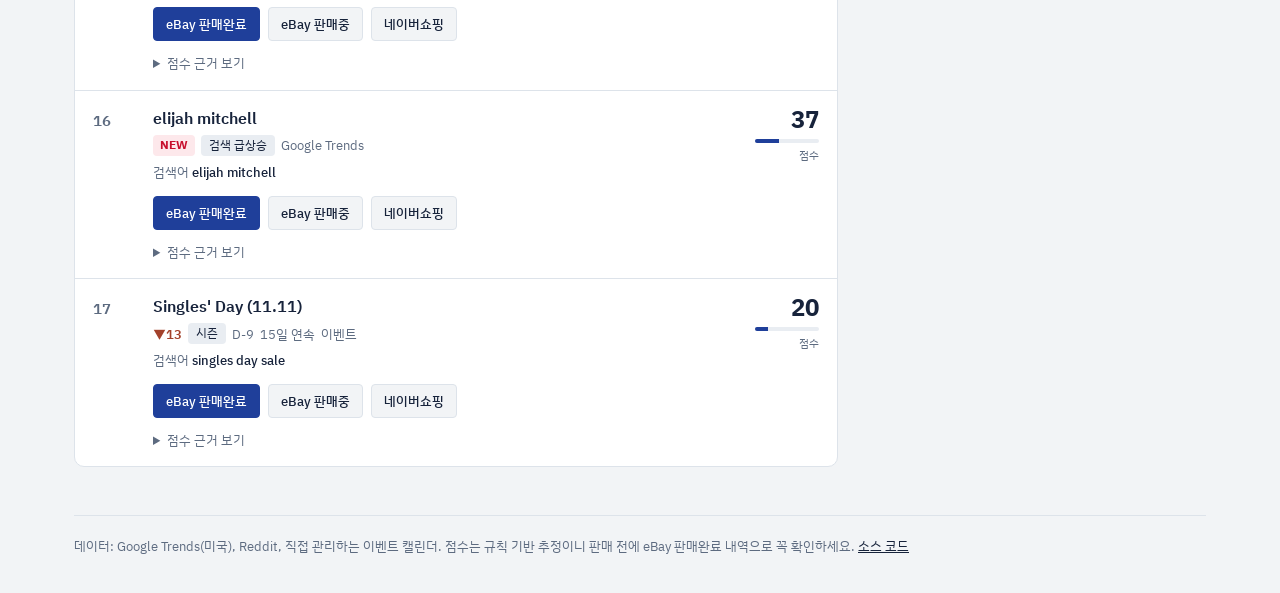
==== commit ee1fb136: "11단계: 브라우저 답안지 분석기 - 실제 eBay 한국어 화면 대응, 파이썬/JS 결과 비교 테스트, 스킬 업데이트" ====
--- a/docs/index.html
+++ b/docs/index.html
@@ -259,6 +259,7 @@
       <div>
         <h1>TrendHunter</h1>
         <p class="lede">오늘 eBay에서 터질 만한 후보입니다. 판매완료 내역으로 확인하고, 국내에서 구할 수 있는지 바로 찾아보세요.</p>
+        <p class="lede"><a href="analyzer.html">답안지 분석기</a>: 같은 상품의 팔린 리스팅과 안 팔린 리스팅을 붙여넣어 무엇이 판매를 갈랐는지 비교해 보세요.</p>
       </div>
       <div class="postmark" id="postmark" aria-label="기준 날짜">
         <span class="pm-year">----</span><span class="pm-day">--.--</span><span class="pm-zone">KST</span>
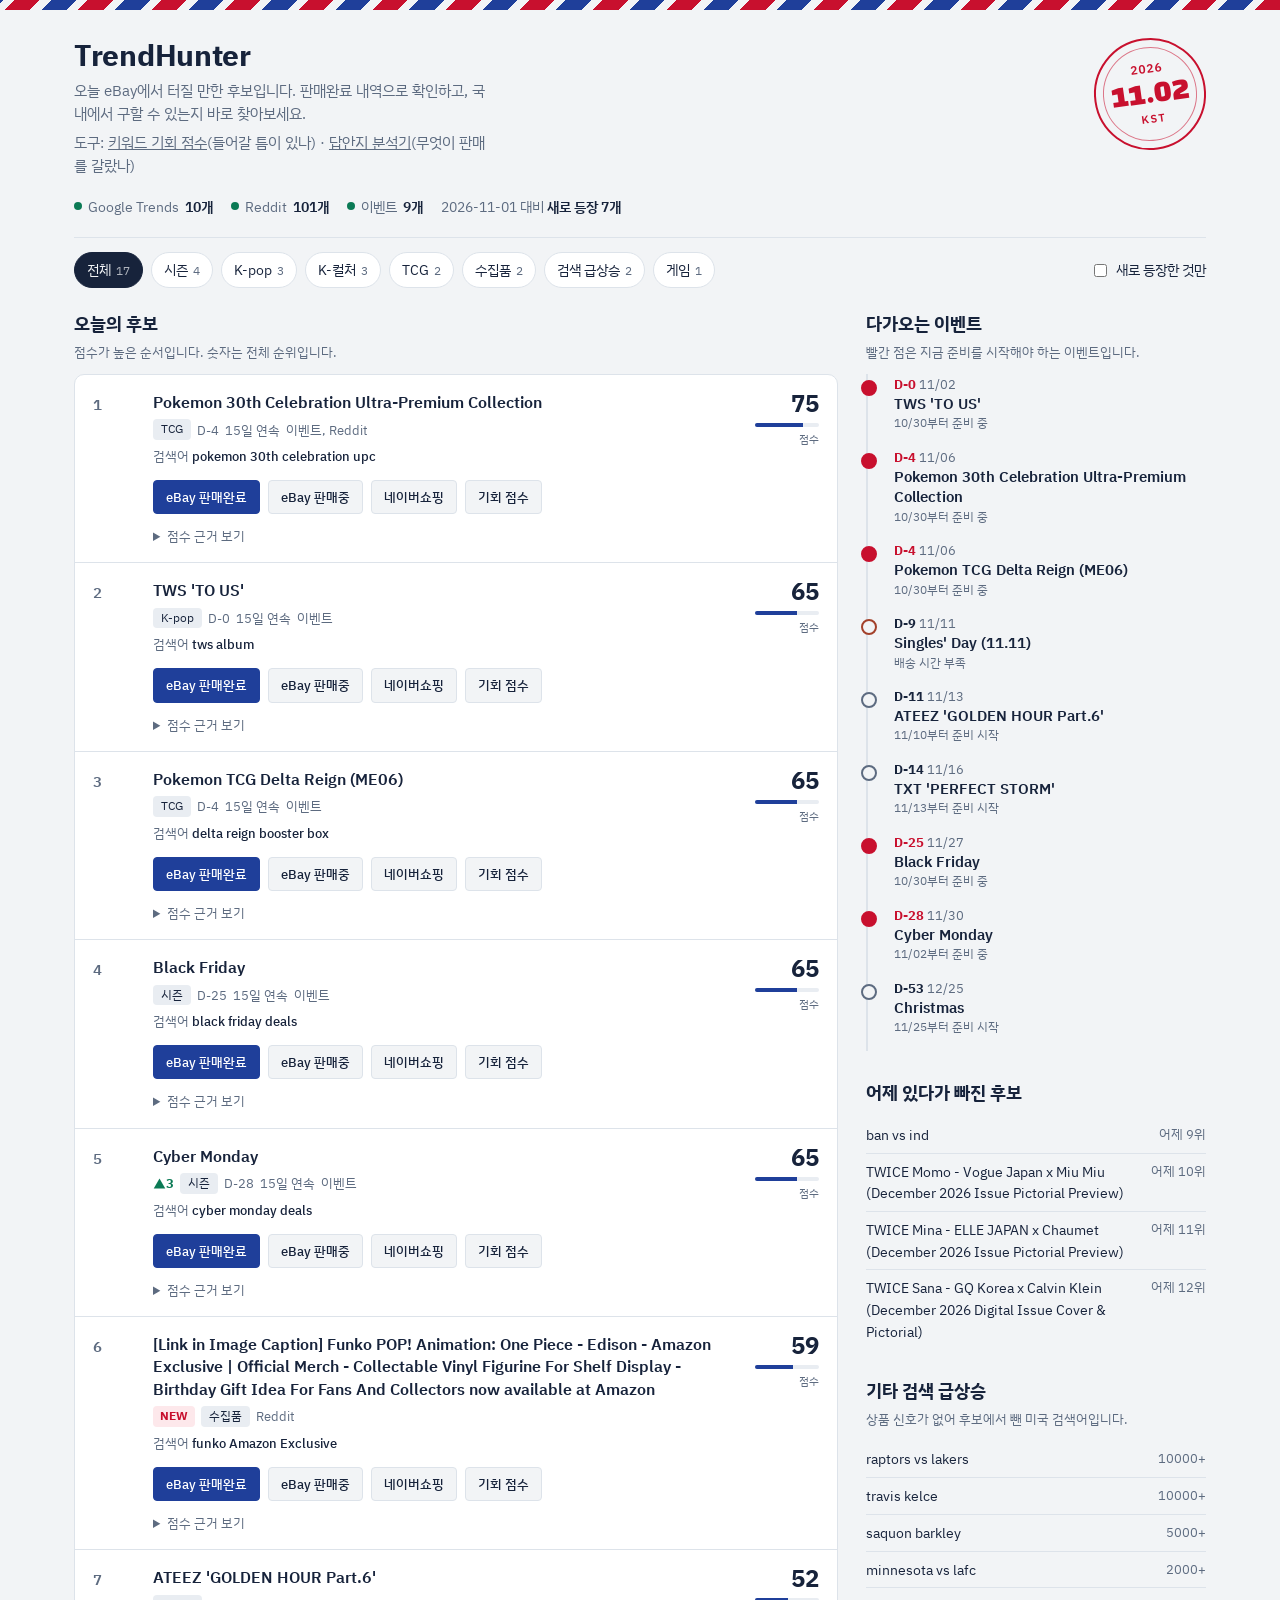
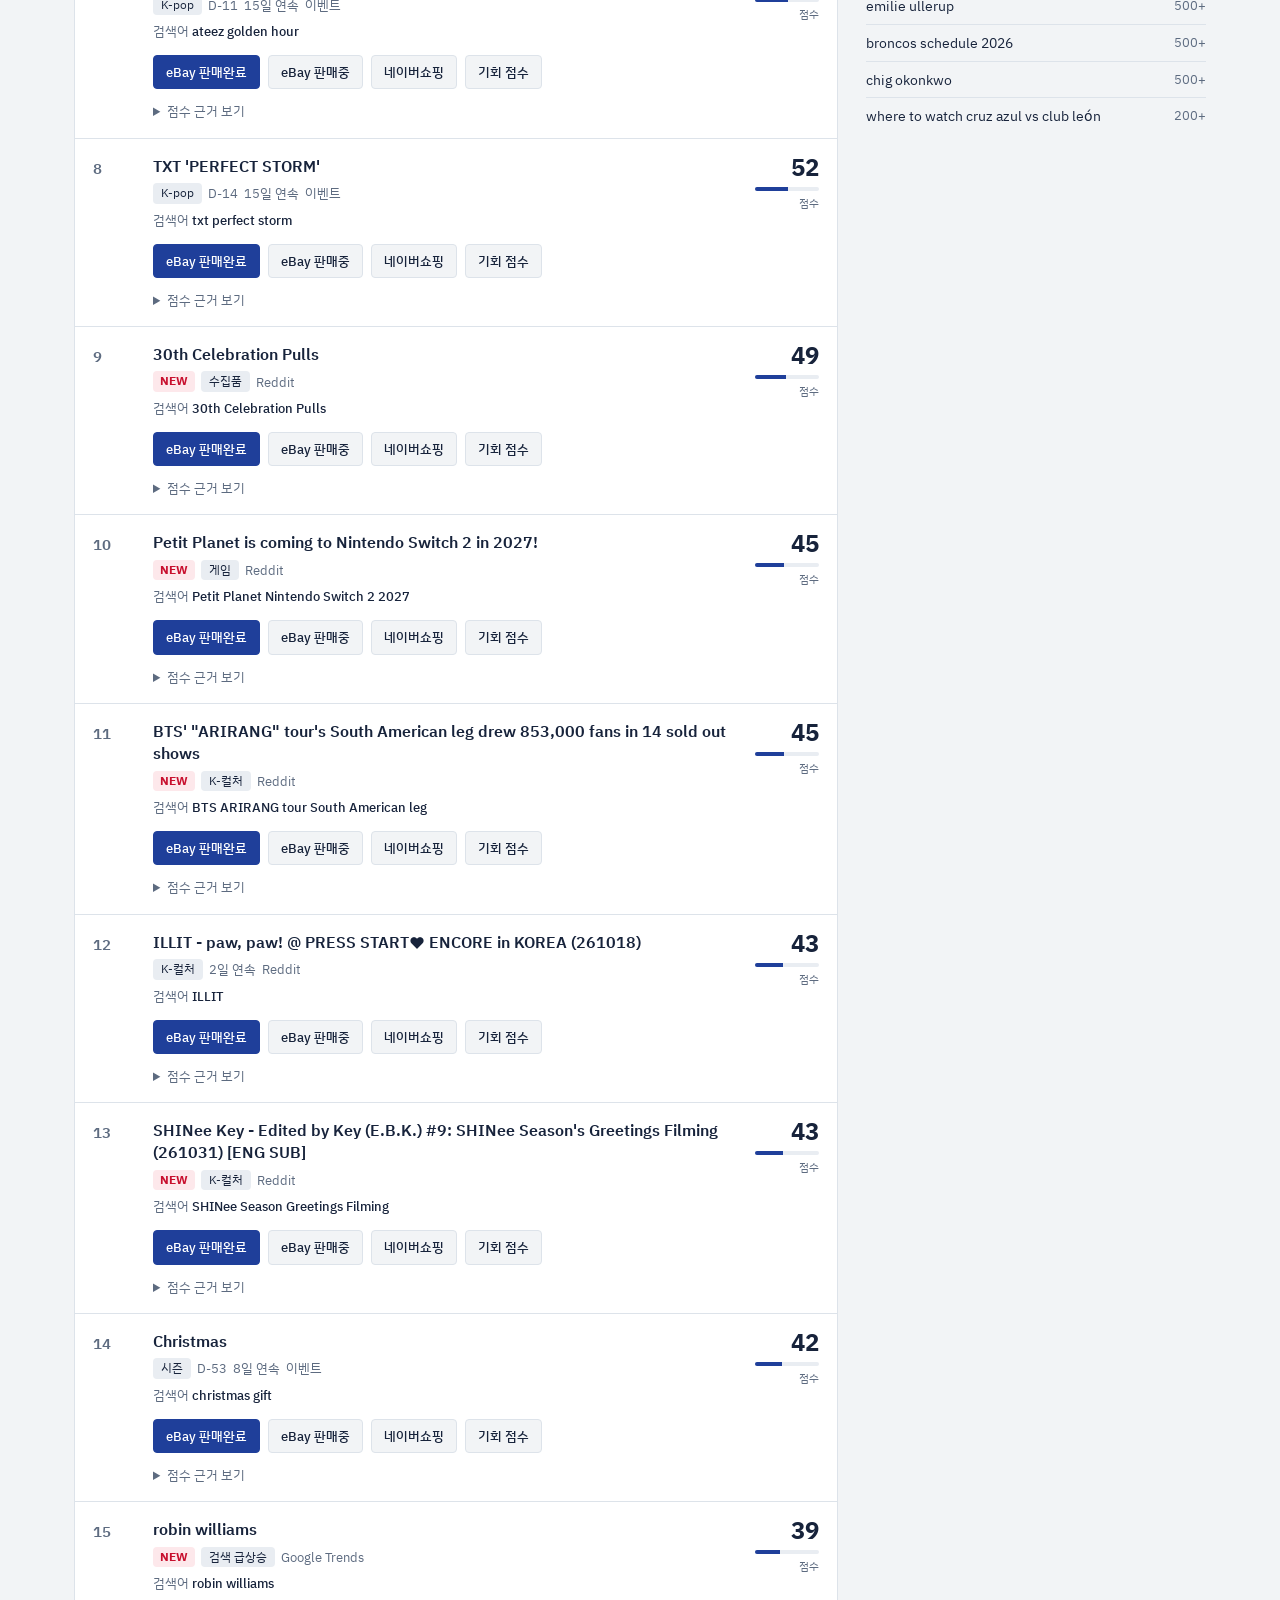
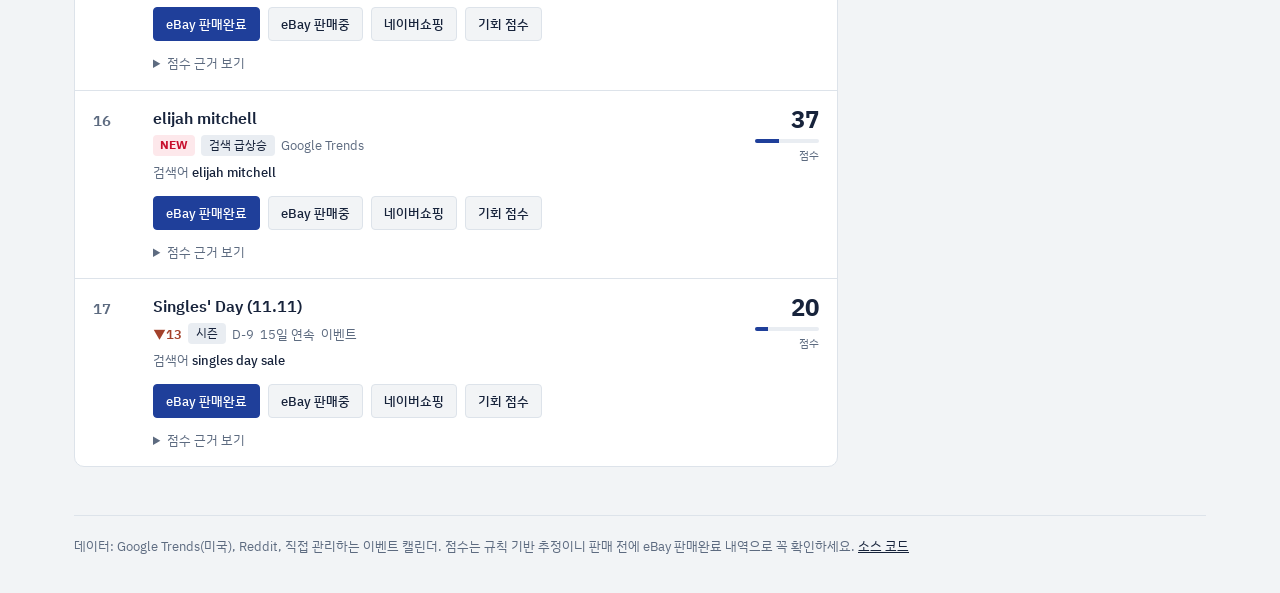
==== commit 0190d331: "13단계: 키워드 기회 점수 - 판매완료/판매중 비율, 검색 링크 자동 생성, 국내 소싱 체크, 대시보드 연결" ====
--- a/docs/index.html
+++ b/docs/index.html
@@ -259,7 +259,7 @@
       <div>
         <h1>TrendHunter</h1>
         <p class="lede">오늘 eBay에서 터질 만한 후보입니다. 판매완료 내역으로 확인하고, 국내에서 구할 수 있는지 바로 찾아보세요.</p>
-        <p class="lede"><a href="analyzer.html">답안지 분석기</a>: 같은 상품의 팔린 리스팅과 안 팔린 리스팅을 붙여넣어 무엇이 판매를 갈랐는지 비교해 보세요.</p>
+        <p class="lede">도구: <a href="opportunity.html">키워드 기회 점수</a>(들어갈 틈이 있나) · <a href="analyzer.html">답안지 분석기</a>(무엇이 판매를 갈랐나)</p>
       </div>
       <div class="postmark" id="postmark" aria-label="기준 날짜">
         <span class="pm-year">----</span><span class="pm-day">--.--</span><span class="pm-zone">KST</span>
@@ -496,7 +496,8 @@
         el("div", { class: "actions" },
           el("a", { class: "primary", href: links.ebay_sold, target: "_blank", rel: "noopener noreferrer", text: "eBay 판매완료" }),
           el("a", { href: links.ebay_active, target: "_blank", rel: "noopener noreferrer", text: "eBay 판매중" }),
-          el("a", { href: links.naver, target: "_blank", rel: "noopener noreferrer", text: "네이버쇼핑" })
+          el("a", { href: links.naver, target: "_blank", rel: "noopener noreferrer", text: "네이버쇼핑" }),
+          el("a", { href: "opportunity.html?q=" + encodeURIComponent(c.query || c.title), text: "기회 점수" })
         ),
         el("details", { class: "why" }, el("summary", { text: "점수 근거 보기" }), reasons, evidence)
       ));
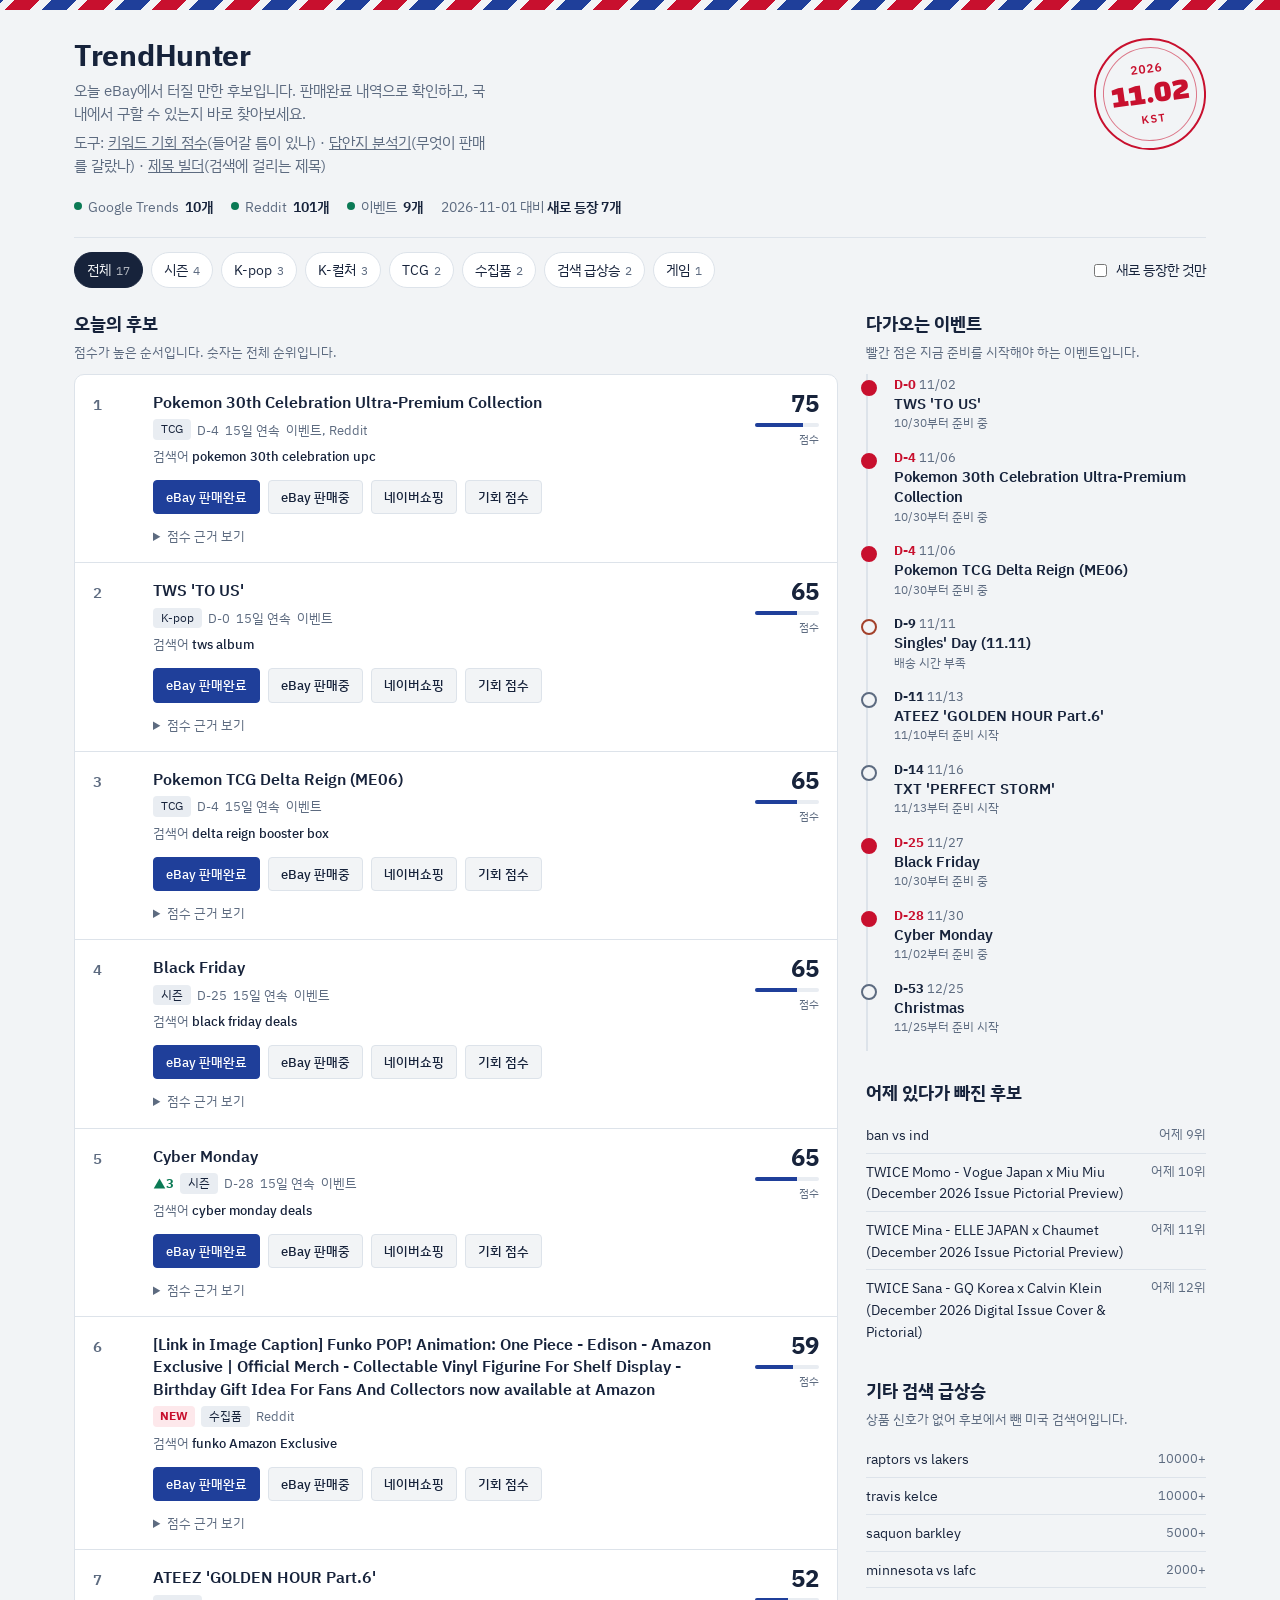
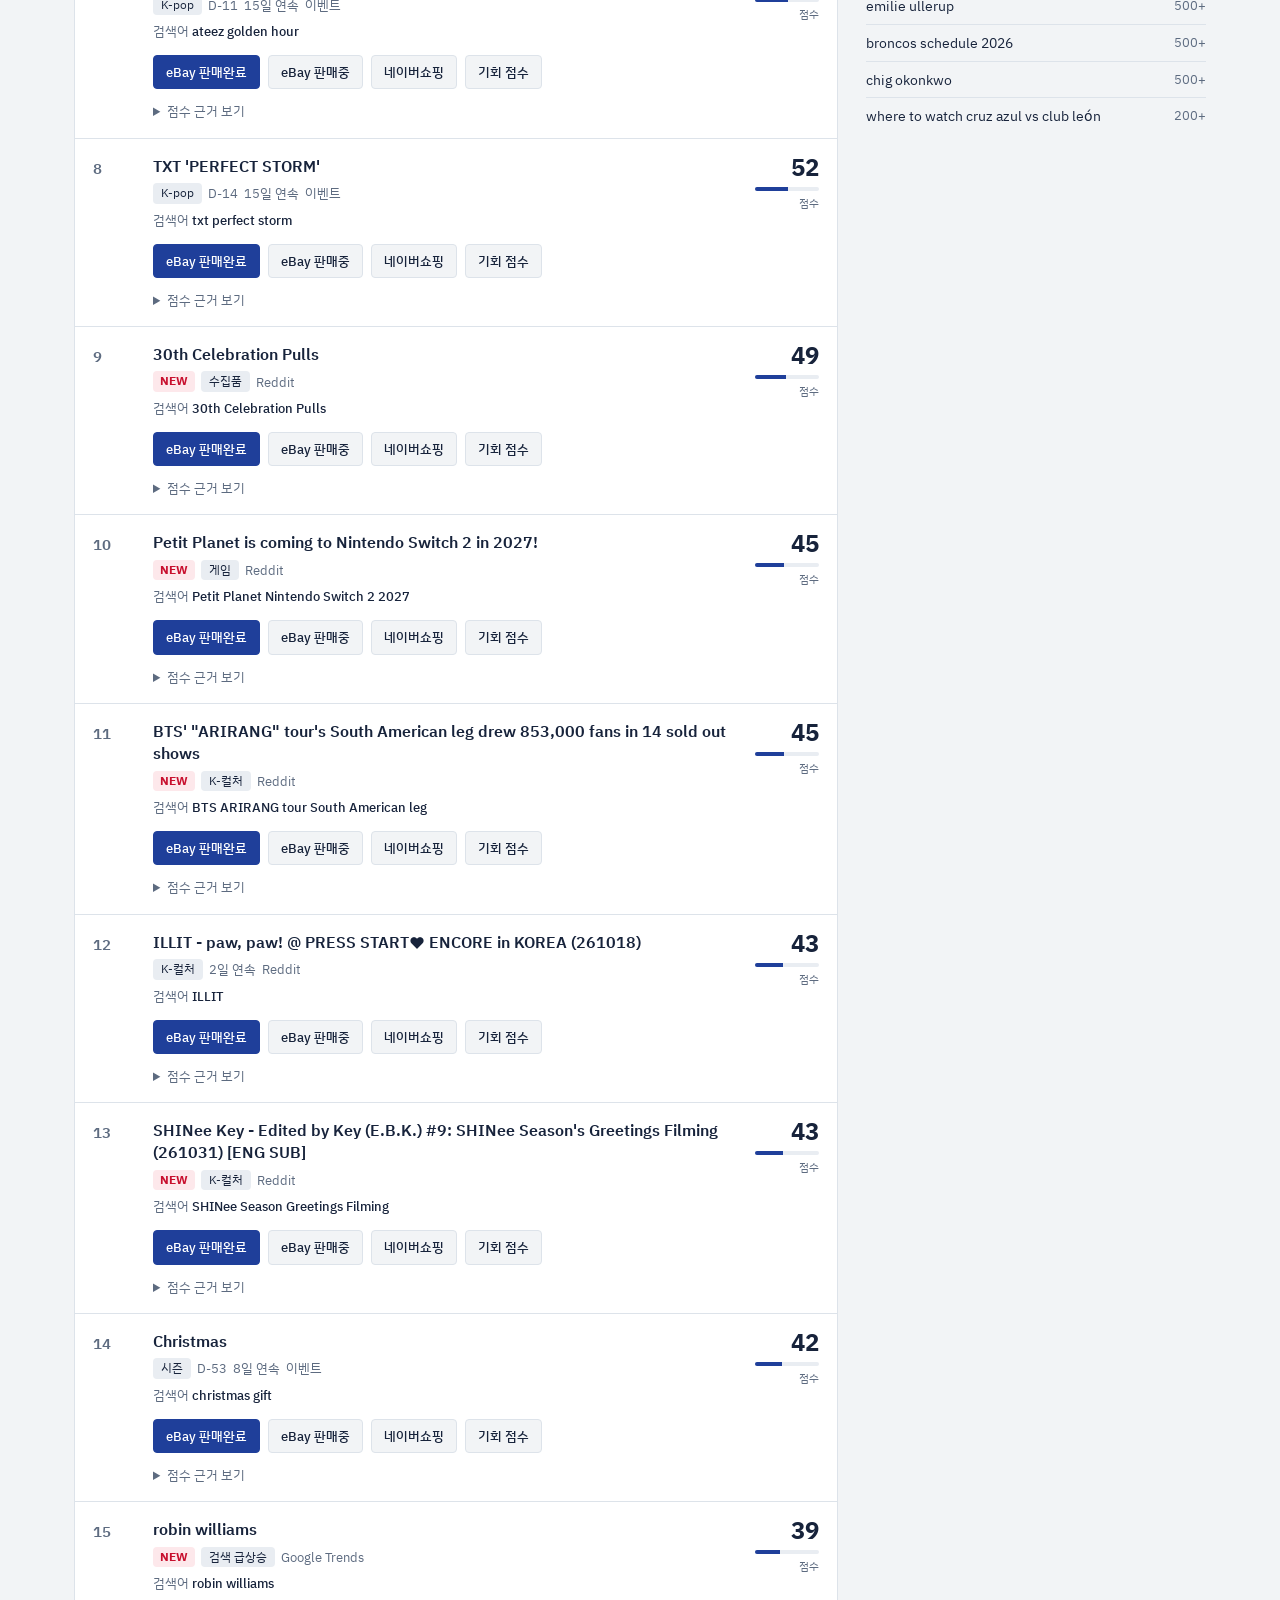
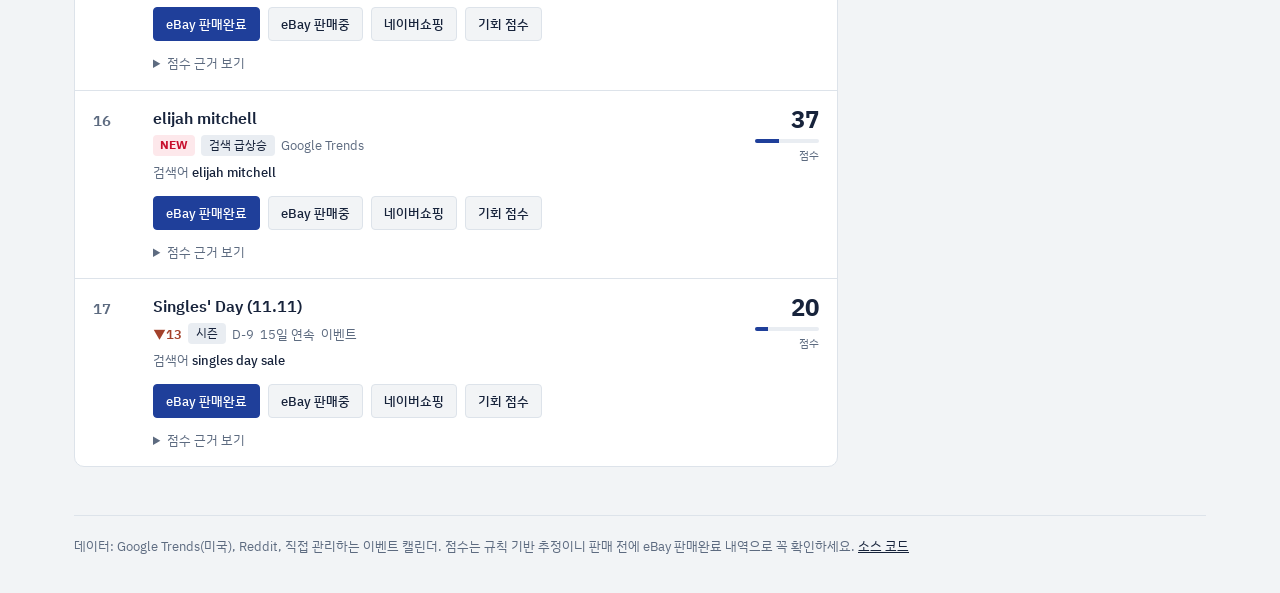
==== commit 7ab76f96: "14단계: 리스팅 제목 빌더 - 80자 조립, 실시간 점검, 답안지 기반 빠진 키워드 제안, 리스팅 전 점검" ====
--- a/docs/index.html
+++ b/docs/index.html
@@ -259,7 +259,7 @@
       <div>
         <h1>TrendHunter</h1>
         <p class="lede">오늘 eBay에서 터질 만한 후보입니다. 판매완료 내역으로 확인하고, 국내에서 구할 수 있는지 바로 찾아보세요.</p>
-        <p class="lede">도구: <a href="opportunity.html">키워드 기회 점수</a>(들어갈 틈이 있나) · <a href="analyzer.html">답안지 분석기</a>(무엇이 판매를 갈랐나)</p>
+        <p class="lede">도구: <a href="opportunity.html">키워드 기회 점수</a>(들어갈 틈이 있나) · <a href="analyzer.html">답안지 분석기</a>(무엇이 판매를 갈랐나) · <a href="title.html">제목 빌더</a>(검색에 걸리는 제목)</p>
       </div>
       <div class="postmark" id="postmark" aria-label="기준 날짜">
         <span class="pm-year">----</span><span class="pm-day">--.--</span><span class="pm-zone">KST</span>
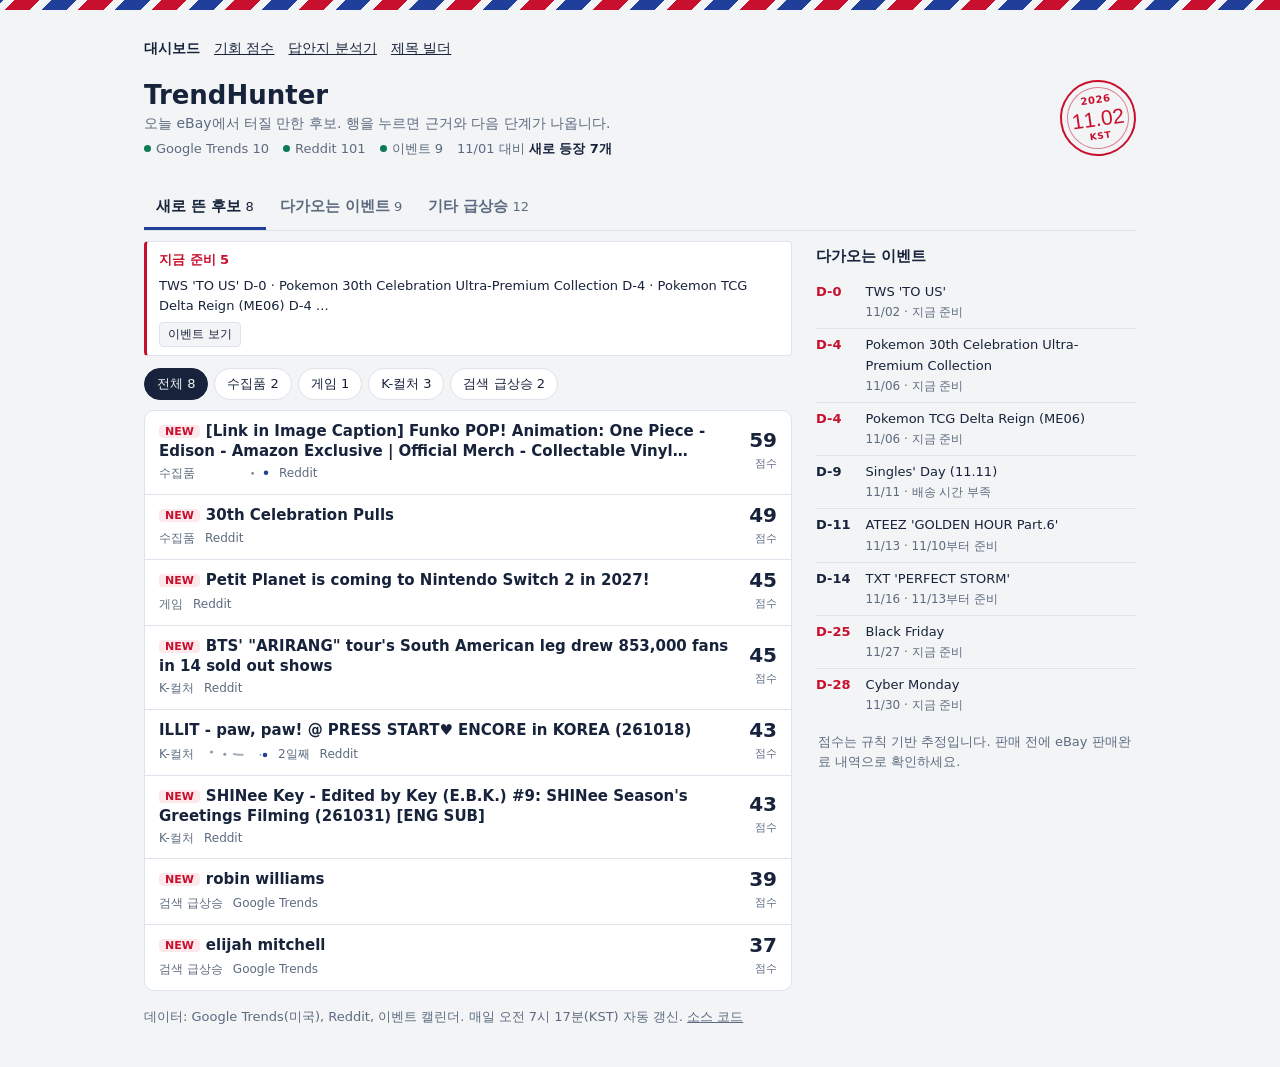
==== commit 16956f80: "15단계: UI/UX 개편 - 탭 3개(새 후보/이벤트/기타), 14일 점수 추이 그래프, 판매완료→기회 점수→제목 빌더 흐름, 공유 미리보기·사이트맵·SEO 점검 테스트" ====
--- a/docs/index.html
+++ b/docs/index.html
@@ -3,548 +3,105 @@
 <head>
 <meta charset="utf-8">
 <meta name="viewport" content="width=device-width, initial-scale=1">
-<title>TrendHunter</title>
-<meta name="description" content="eBay 해외 판매자를 위한 오늘의 후보 상품 대시보드">
+<meta http-equiv="Content-Security-Policy"
+      content="default-src 'self'; script-src 'self'; connect-src 'self'; style-src 'self' 'unsafe-inline' https://fonts.googleapis.com; font-src https://fonts.gstatic.com; img-src 'self' data:; form-action 'none'; base-uri 'none'">
+<title>TrendHunter: eBay 셀러를 위한 오늘의 트렌드 후보</title>
+<meta name="description" content="Google Trends, Reddit, 이벤트 캘린더에서 매일 아침 자동으로 모은 eBay 판매 후보. 판매완료 내역 확인, 키워드 기회 점수, 리스팅 제목 빌더까지 한 흐름으로.">
+<link rel="canonical" href="https://ioveyou-creator.github.io/trendhunter/">
+<meta name="theme-color" content="#1f3f9a">
+<link rel="icon" href="favicon.svg" type="image/svg+xml">
+<!-- 공유 미리보기 (카카오톡, 슬랙, X 등) -->
+<meta property="og:type" content="website">
+<meta property="og:site_name" content="TrendHunter">
+<meta property="og:locale" content="ko_KR">
+<meta property="og:title" content="TrendHunter: eBay 셀러를 위한 오늘의 트렌드 후보">
+<meta property="og:description" content="매일 아침 자동으로 모은 eBay 판매 후보와, 팔린 리스팅을 근거로 한 키워드·제목 도구">
+<meta property="og:url" content="https://ioveyou-creator.github.io/trendhunter/">
+<meta property="og:image" content="https://ioveyou-creator.github.io/trendhunter/og-image.png">
+<meta property="og:image:width" content="1200">
+<meta property="og:image:height" content="630">
+<meta property="og:image:alt" content="TrendHunter 대시보드: 항공우편 띠와 날짜 소인, 오늘의 후보 목록">
+<meta name="twitter:card" content="summary_large_image">
+<!-- 검색엔진용 구조화 정보 (실행되지 않는 데이터 블록) -->
+<script type="application/ld+json">
+{
+  "@context": "https://schema.org",
+  "@type": "WebApplication",
+  "name": "TrendHunter",
+  "url": "https://ioveyou-creator.github.io/trendhunter/",
+  "description": "eBay 해외 판매자를 위한 트렌드 후보 대시보드와 키워드 기회 점수, 답안지 분석기, 리스팅 제목 빌더",
+  "applicationCategory": "BusinessApplication",
+  "operatingSystem": "Web browser",
+  "inLanguage": "ko",
+  "isAccessibleForFree": true,
+  "offers": { "@type": "Offer", "price": "0", "priceCurrency": "KRW" }
+}
+</script>
 <link rel="preconnect" href="https://fonts.googleapis.com">
 <link rel="preconnect" href="https://fonts.gstatic.com" crossorigin>
 <link href="https://fonts.googleapis.com/css2?family=Black+Han+Sans&family=IBM+Plex+Sans+KR:wght@400;500;600;700&display=swap" rel="stylesheet">
-<style>
-  /* ------------------------------------------------------------------
-     디자인 토큰
-     컨셉: 국제 항공우편. 한국 → 미국으로 보내는 셀러의 도구.
-     강조는 상단 항공우편 띠와 날짜 소인 두 곳에만 쓰고, 나머지는 조용하게.
-     ------------------------------------------------------------------ */
-  :root {
-    --paper: #f2f4f6;        /* 바탕: 차가운 종이색 */
-    --sheet: #ffffff;        /* 목록 면 */
-    --ink: #17233b;          /* 본문: 우편 잉크 남색 */
-    --muted: #5d6b80;        /* 보조 글자 */
-    --line: #dde3ea;         /* 구분선 */
-    --mail-red: #c8102e;     /* 항공우편 빨강 */
-    --mail-blue: #1f3f9a;    /* 항공우편 파랑 */
-    --up: #0b7a55;           /* 상승 */
-    --down: #a3412b;         /* 하락 */
-    --new-bg: #fde8eb;       /* NEW 배지 바탕 */
-    --chip: #e9edf2;
-    --focus: #1f3f9a;
-    --on-primary: #ffffff;   /* 파란 버튼 위 글자 */
-    --radius-s: 4px;
-    --radius-m: 10px;
-    --font: "IBM Plex Sans KR", system-ui, sans-serif;
-    --stamp: "Black Han Sans", "IBM Plex Sans KR", sans-serif;
-  }
-  @media (prefers-color-scheme: dark) {
-    :root:not([data-theme="light"]) {
-      --paper: #0f1522;
-      --sheet: #161e2e;
-      --ink: #e6ebf3;
-      --muted: #9aa7ba;
-      --line: #273247;
-      --mail-red: #f0566b;
-      --mail-blue: #7d9cf0;
-      --up: #4cc79a;
-      --down: #f08a6f;
-      --new-bg: #3b1a22;
-      --chip: #212b3d;
-      --focus: #7d9cf0;
-      --on-primary: #0f1522;
-    }
-  }
-  :root[data-theme="dark"] {
-    --paper: #0f1522; --sheet: #161e2e; --ink: #e6ebf3; --muted: #9aa7ba; --line: #273247;
-    --mail-red: #f0566b; --mail-blue: #7d9cf0; --up: #4cc79a; --down: #f08a6f;
-    --new-bg: #3b1a22; --chip: #212b3d; --focus: #7d9cf0; --on-primary: #0f1522;
-  }
-
-  * { box-sizing: border-box; }
-  html { -webkit-text-size-adjust: 100%; }
-  body {
-    margin: 0;
-    background: var(--paper);
-    color: var(--ink);
-    font-family: var(--font);
-    font-size: 16px;
-    line-height: 1.55;
-  }
-  a { color: inherit; }
-  :focus-visible { outline: 2px solid var(--focus); outline-offset: 2px; border-radius: 2px; }
-
-  /* 항공우편 띠: 이 페이지의 유일한 장식 */
-  .airmail {
-    height: 10px;
-    background: repeating-linear-gradient(
-      -45deg,
-      var(--mail-red) 0 18px, transparent 18px 26px,
-      var(--mail-blue) 26px 44px, transparent 44px 52px
-    );
-  }
-
-  .wrap { max-width: 1180px; margin: 0 auto; padding: 0 24px; }
-
-  /* ---------- 머리 ---------- */
-  header.top { padding: 28px 0 20px; }
-  .top-row { display: flex; align-items: flex-start; justify-content: space-between; gap: 24px; }
-  h1 {
-    margin: 0;
-    font-size: 30px;
-    line-height: 1.15;
-    font-weight: 700;
-    letter-spacing: -0.01em;
-  }
-  .lede { margin: 6px 0 0; color: var(--muted); font-size: 15px; max-width: 46ch; }
-
-  /* 날짜 소인 */
-  .postmark {
-    flex: none;
-    width: 112px; height: 112px;
-    border: 2.5px solid var(--mail-red);
-    border-radius: 50%;
-    display: grid; place-content: center; text-align: center;
-    color: var(--mail-red);
-    transform: rotate(-8deg);
-    position: relative;
-  }
-  .postmark::before {
-    content: ""; position: absolute; inset: 7px;
-    border: 1px solid var(--mail-red); border-radius: 50%; opacity: .55;
-  }
-  .postmark .pm-year { font-size: 12px; font-weight: 600; letter-spacing: .08em; }
-  .postmark .pm-day { font-family: var(--stamp); font-size: 30px; line-height: 1.05; }
-  .postmark .pm-zone { font-size: 11px; font-weight: 600; letter-spacing: .1em; }
-
-  .status-line {
-    display: flex; flex-wrap: wrap; gap: 8px 18px;
-    margin-top: 18px; font-size: 14px; color: var(--muted);
-  }
-  .status-line .src { display: inline-flex; align-items: center; gap: 6px; }
-  .dot { width: 8px; height: 8px; border-radius: 50%; background: var(--up); }
-  .dot.fail { background: var(--mail-red); }
-  .status-line strong { color: var(--ink); font-weight: 600; }
-
-  /* ---------- 필터 ---------- */
-  .filters {
-    display: flex; flex-wrap: wrap; align-items: center; gap: 8px;
-    padding: 14px 0; border-top: 1px solid var(--line);
-  }
-  .filters button {
-    font: inherit; font-size: 14px;
-    padding: 6px 12px;
-    border: 1px solid var(--line);
-    background: var(--sheet); color: var(--ink);
-    border-radius: 999px; cursor: pointer;
-  }
-  .filters button[aria-pressed="true"] { background: var(--ink); color: var(--paper); border-color: var(--ink); }
-  .filters .count { color: var(--muted); font-size: 12px; margin-left: 2px; }
-  .filters button[aria-pressed="true"] .count { color: inherit; opacity: .7; }
-  .filters .spacer { flex: 1; }
-  .filters label { font-size: 14px; display: inline-flex; align-items: center; gap: 6px; cursor: pointer; }
-
-  /* ---------- 본문 2단 ---------- */
-  main.grid {
-    display: grid;
-    grid-template-columns: minmax(0, 1fr) 340px;
-    gap: 28px;
-    padding: 8px 0 48px;
-  }
-  @media (max-width: 920px) { main.grid { grid-template-columns: 1fr; } }
-
-  h2 { font-size: 18px; margin: 0 0 10px; font-weight: 700; }
-  .section-note { color: var(--muted); font-size: 13px; margin: -6px 0 12px; }
-
-  /* 후보 목록: 카드가 아니라 하나의 장부처럼 */
-  ol.cands {
-    list-style: none; margin: 0; padding: 0;
-    background: var(--sheet);
-    border: 1px solid var(--line);
-    border-radius: var(--radius-m);
-  }
-  .cand {
-    display: grid;
-    grid-template-columns: 44px minmax(0, 1fr) 64px;
-    gap: 4px 16px;
-    padding: 16px 18px;
-    border-top: 1px solid var(--line);
-  }
-  .cand:first-child { border-top: 0; }
-  .rank { font-size: 15px; font-weight: 600; color: var(--muted); padding-top: 2px; font-variant-numeric: tabular-nums; }
-  .cand-title { margin: 0; font-size: 16px; font-weight: 600; line-height: 1.4; overflow-wrap: anywhere; }
-  .meta { display: flex; flex-wrap: wrap; align-items: center; gap: 6px; margin-top: 6px; font-size: 13px; color: var(--muted); }
-  .tag { background: var(--chip); color: var(--ink); padding: 1px 8px; border-radius: var(--radius-s); font-size: 12px; }
-  .badge-new { background: var(--new-bg); color: var(--mail-red); font-weight: 700; padding: 1px 7px; border-radius: var(--radius-s); font-size: 12px; }
-  .move-up { color: var(--up); font-weight: 700; font-size: 13px; }
-  .move-down { color: var(--down); font-weight: 600; font-size: 13px; }
-  .query { font-size: 13px; color: var(--muted); margin-top: 6px; }
-  .query b { color: var(--ink); font-weight: 500; }
-
-  .score { text-align: right; }
-  .score-num { font-size: 24px; font-weight: 700; line-height: 1; font-variant-numeric: tabular-nums; }
-  .score-bar { height: 4px; background: var(--chip); border-radius: 2px; margin-top: 8px; overflow: hidden; }
-  .score-bar i { display: block; height: 100%; background: var(--mail-blue); }
-  .score-label { font-size: 11px; color: var(--muted); margin-top: 4px; }
-
-  .actions { grid-column: 2 / 4; display: flex; flex-wrap: wrap; gap: 8px; margin-top: 10px; }
-  .actions a {
-    font-size: 13px; font-weight: 500; text-decoration: none;
-    padding: 6px 12px; border-radius: var(--radius-s);
-    border: 1px solid var(--line); background: var(--paper);
-  }
-  .actions a.primary { background: var(--mail-blue); border-color: var(--mail-blue); color: var(--on-primary); }
-  .actions a:hover { border-color: var(--ink); }
-  .actions a.primary:hover { filter: brightness(1.1); }
-
-  details.why { grid-column: 2 / 4; margin-top: 8px; font-size: 14px; }
-  details.why summary { cursor: pointer; color: var(--muted); font-size: 13px; width: fit-content; }
-  details.why ul { margin: 8px 0 0; padding-left: 18px; }
-  details.why li { margin: 2px 0; }
-  .evidence { margin: 8px 0 0; padding: 0; list-style: none; }
-  .evidence li { font-size: 13px; color: var(--muted); padding-left: 0; margin: 4px 0; overflow-wrap: anywhere; }
-  .evidence .src-name { color: var(--ink); font-weight: 500; margin-right: 6px; }
-
-  .empty { padding: 36px 20px; text-align: center; color: var(--muted); }
-
-  /* ---------- 오른쪽: 이벤트 타임라인 등 ---------- */
-  aside > section { margin-bottom: 28px; }
-  ol.timeline { list-style: none; margin: 0; padding: 0 0 0 14px; border-left: 2px solid var(--line); }
-  .ev { position: relative; padding: 0 0 14px 12px; }
-  .ev::before {
-    content: ""; position: absolute; left: -21px; top: 6px;
-    width: 12px; height: 12px; border-radius: 50%;
-    background: var(--paper); border: 2px solid var(--muted);
-  }
-  .ev.prepare_now::before { background: var(--mail-red); border-color: var(--mail-red); }
-  .ev.too_late::before { border-color: var(--down); }
-  .ev-when { font-size: 13px; color: var(--muted); font-variant-numeric: tabular-nums; }
-  .ev-when b { color: var(--ink); }
-  .ev.prepare_now .ev-when b { color: var(--mail-red); }
-  .ev-name { font-weight: 600; font-size: 15px; line-height: 1.35; }
-  .ev-name a { text-decoration: none; }
-  .ev-name a:hover { text-decoration: underline; }
-  .ev-state { font-size: 12px; color: var(--muted); }
-
-  ul.plain { list-style: none; margin: 0; padding: 0; }
-  ul.plain li { padding: 7px 0; border-top: 1px solid var(--line); font-size: 14px; display: flex; justify-content: space-between; gap: 10px; }
-  ul.plain li:first-child { border-top: 0; }
-  ul.plain a { text-decoration: none; overflow-wrap: anywhere; }
-  ul.plain a:hover { text-decoration: underline; }
-  ul.plain .n { color: var(--muted); font-size: 13px; flex: none; font-variant-numeric: tabular-nums; }
-
-  footer { border-top: 1px solid var(--line); padding: 20px 0 36px; font-size: 13px; color: var(--muted); }
-  footer a { color: var(--ink); }
-
-  .notice {
-    background: var(--sheet); border: 1px solid var(--line); border-left: 4px solid var(--mail-red);
-    border-radius: var(--radius-s); padding: 14px 16px; margin: 12px 0 20px; font-size: 14px;
-  }
-  .notice code { background: var(--chip); padding: 1px 6px; border-radius: 3px; }
-
-  @media (max-width: 600px) {
-    .wrap { padding: 0 16px; }
-    h1 { font-size: 24px; }
-    .postmark { width: 84px; height: 84px; }
-    .postmark .pm-day { font-size: 22px; }
-    .postmark .pm-year, .postmark .pm-zone { font-size: 10px; }
-    .cand { grid-template-columns: 28px minmax(0, 1fr) 48px; padding: 14px 12px; gap: 4px 10px; }
-    .score-num { font-size: 20px; }
-    .actions, details.why { grid-column: 1 / 4; }
-  }
-  @media (prefers-reduced-motion: reduce) { * { transition: none !important; } }
-</style>
+<link rel="stylesheet" href="css/tool.css">
+<link rel="stylesheet" href="css/dashboard.css">
 </head>
-<body>
+<body class="loading">
 <div class="airmail" aria-hidden="true"></div>
-
 <div class="wrap">
-  <header class="top">
-    <div class="top-row">
+  <header>
+    <nav class="nav-tools" aria-label="도구">
+      <a href="./" aria-current="page">대시보드</a>
+      <a href="opportunity.html">기회 점수</a>
+      <a href="analyzer.html">답안지 분석기</a>
+      <a href="title.html">제목 빌더</a>
+    </nav>
+    <div class="dash-head">
       <div>
         <h1>TrendHunter</h1>
-        <p class="lede">오늘 eBay에서 터질 만한 후보입니다. 판매완료 내역으로 확인하고, 국내에서 구할 수 있는지 바로 찾아보세요.</p>
-        <p class="lede">도구: <a href="opportunity.html">키워드 기회 점수</a>(들어갈 틈이 있나) · <a href="analyzer.html">답안지 분석기</a>(무엇이 판매를 갈랐나) · <a href="title.html">제목 빌더</a>(검색에 걸리는 제목)</p>
+        <p class="lede">오늘 eBay에서 터질 만한 후보. 행을 누르면 근거와 다음 단계가 나옵니다.</p>
+        <div class="status-line" id="status-line" aria-live="polite">불러오는 중</div>
       </div>
       <div class="postmark" id="postmark" aria-label="기준 날짜">
         <span class="pm-year">----</span><span class="pm-day">--.--</span><span class="pm-zone">KST</span>
       </div>
     </div>
-    <div class="status-line" id="status-line" aria-live="polite">불러오는 중</div>
   </header>
 
   <div id="notice"></div>
 
-  <nav class="filters" id="filters" aria-label="카테고리 필터"></nav>
+  <div class="tabs" role="tablist" aria-label="보기">
+    <button role="tab" id="tab-trends" aria-controls="panel-trends" aria-selected="true">새로 뜬 후보<span class="count" id="cnt-trends"></span></button>
+    <button role="tab" id="tab-events" aria-controls="panel-events" aria-selected="false" tabindex="-1">다가오는 이벤트<span class="count" id="cnt-events"></span></button>
+    <button role="tab" id="tab-other" aria-controls="panel-other" aria-selected="false" tabindex="-1">기타 급상승<span class="count" id="cnt-other"></span></button>
+  </div>
 
-  <main class="grid">
-    <section aria-labelledby="cand-h">
-      <h2 id="cand-h">오늘의 후보</h2>
-      <p class="section-note" id="cand-note"></p>
-      <ol class="cands" id="cands"></ol>
-    </section>
-
-    <aside>
-      <section aria-labelledby="ev-h">
-        <h2 id="ev-h">다가오는 이벤트</h2>
-        <p class="section-note">빨간 점은 지금 준비를 시작해야 하는 이벤트입니다.</p>
-        <ol class="timeline" id="timeline"></ol>
+  <div class="dash-grid">
+    <main>
+      <section class="tab-panel" role="tabpanel" id="panel-trends" aria-labelledby="tab-trends">
+        <div class="now-strip" id="now-strip" hidden></div>
+        <div class="filter-row" id="filters" aria-label="카테고리 필터"></div>
+        <ol class="rows" id="rows-trends"></ol>
       </section>
-      <section aria-labelledby="drop-h" id="dropped-sec" hidden>
-        <h2 id="drop-h">어제 있다가 빠진 후보</h2>
-        <ul class="plain" id="dropped"></ul>
+      <section class="tab-panel" role="tabpanel" id="panel-events" aria-labelledby="tab-events" hidden>
+        <ol class="rows" id="rows-events"></ol>
+        <p class="side-note">빨간 날짜는 지금 준비를 시작해야 하는 이벤트입니다. 이벤트 일정은 <code>config/events.yaml</code>에서 관리합니다.</p>
       </section>
-      <section aria-labelledby="other-h">
-        <h2 id="other-h">기타 검색 급상승</h2>
-        <p class="section-note">상품 신호가 없어 후보에서 뺀 미국 검색어입니다.</p>
-        <ul class="plain" id="others"></ul>
+      <section class="tab-panel" role="tabpanel" id="panel-other" aria-labelledby="tab-other" hidden>
+        <ol class="rows" id="rows-other"></ol>
+        <p class="side-note">상품 신호가 없어 후보에서 뺀 미국 검색 급상승어와, 어제 있다가 빠진 후보입니다.</p>
       </section>
+    </main>
+    <aside class="dash-aside" aria-label="다가오는 이벤트 미리보기">
+      <h2>다가오는 이벤트</h2>
+      <ul class="mini" id="aside-events"></ul>
+      <p class="side-note">점수는 규칙 기반 추정입니다. 판매 전에 eBay 판매완료 내역으로 확인하세요.</p>
     </aside>
-  </main>
+  </div>
 
   <footer>
-    데이터: Google Trends(미국), Reddit, 직접 관리하는 이벤트 캘린더. 점수는 규칙 기반 추정이니 판매 전에 eBay 판매완료 내역으로 꼭 확인하세요.
+    데이터: Google Trends(미국), Reddit, 이벤트 캘린더. 매일 오전 7시 17분(KST) 자동 갱신.
     <a href="https://github.com/Ioveyou-creator/trendhunter">소스 코드</a>
   </footer>
 </div>
-
-<script>
-(() => {
-  "use strict";
-
-  const SOURCE_NAME = { google_trends: "Google Trends", reddit: "Reddit", events: "이벤트", news: "뉴스" };
-  const prepText = (e) => {
-    const from = e.prep_by.slice(5).replace("-", "/");
-    if (e.status === "prepare_now") return `${from}부터 준비 중`;
-    if (e.status === "too_late") return "배송 시간 부족";
-    return `${from}부터 준비 시작`;
-  };
-  const FILTER_KEY = "trendhunter.filter";
-
-  const $ = (id) => document.getElementById(id);
-
-  /* 외부 데이터(Reddit 제목 등)는 항상 글자로만 넣는다: innerHTML 사용 금지 */
-  function el(tag, attrs, ...children) {
-    const node = document.createElement(tag);
-    for (const [k, v] of Object.entries(attrs || {})) {
-      if (v == null || v === false) continue;
-      if (k === "class") node.className = v;
-      else if (k === "text") node.textContent = v;
-      else if (k === "href") { const safe = safeUrl(v); if (safe) node.setAttribute("href", safe); }
-      else node.setAttribute(k, v);
-    }
-    for (const c of children) if (c != null) node.append(c instanceof Node ? c : document.createTextNode(String(c)));
-    return node;
-  }
-  function safeUrl(u) {
-    try { const url = new URL(u, location.href); return /^https?:$/.test(url.protocol) ? url.href : null; }
-    catch { return null; }
-  }
-  function store(key, value) {
-    try { if (value === undefined) return localStorage.getItem(key); localStorage.setItem(key, value); }
-    catch { return null; }
-  }
-
-  let DATA = null;
-  let state = { category: store(FILTER_KEY) || "all", onlyNew: false };
-
-  async function load() {
-    try {
-      const res = await fetch("data/latest.json", { cache: "no-store" });
-      if (!res.ok) throw new Error("HTTP " + res.status);
-      DATA = await res.json();
-    } catch (e) {
-      showLoadError(e);
-      return;
-    }
-    renderHeader();
-    renderFilters();
-    renderCandidates();
-    renderSide();
-  }
-
-  function showLoadError(e) {
-    $("status-line").textContent = "데이터를 불러오지 못했습니다.";
-    const box = el("div", { class: "notice", role: "alert" });
-    if (location.protocol === "file:") {
-      box.append(
-        "파일을 직접 열면 브라우저가 데이터 읽기를 막습니다. 프로젝트 폴더에서 ",
-        el("code", { text: "python -m http.server -d docs" }),
-        " 를 실행한 뒤 http://localhost:8000 으로 여세요."
-      );
-    } else {
-      box.append("data/latest.json 을 읽지 못했습니다 (" + e.message + "). ",
-        el("code", { text: "python -m src.run_all" }), " 로 데이터를 먼저 만들어 주세요.");
-    }
-    $("notice").append(box);
-    $("cands").append(el("li", { class: "empty", text: "표시할 후보가 없습니다." }));
-  }
-
-  function renderHeader() {
-    const d = (DATA.date || DATA.generated_at || "").slice(0, 10);
-    if (d) {
-      const [y, m, day] = d.split("-");
-      const pm = $("postmark");
-      pm.querySelector(".pm-year").textContent = y;
-      pm.querySelector(".pm-day").textContent = m + "." + day;
-      pm.setAttribute("aria-label", "기준 날짜 " + d);
-    }
-    const line = $("status-line");
-    line.textContent = "";
-    for (const [key, s] of Object.entries(DATA.sources || {})) {
-      line.append(el("span", { class: "src", title: s.error || "" },
-        el("span", { class: "dot" + (s.ok ? "" : " fail"), "aria-hidden": "true" }),
-        SOURCE_NAME[key] || key, " ",
-        s.ok ? el("strong", { text: s.count + "개" }) : el("strong", { text: "수집 실패" })
-      ));
-    }
-    const h = DATA.history || {};
-    if (h.previous_date) {
-      line.append(el("span", {}, h.previous_date + " 대비 ", el("strong", { text: "새로 등장 " + h.new_count + "개" })));
-    } else {
-      line.append(el("span", { text: "첫 기록이라 내일부터 NEW와 순위 변동이 표시됩니다" }));
-    }
-  }
-
-  function categories() {
-    const counts = new Map();
-    for (const c of DATA.candidates || []) {
-      const key = c.category;
-      const prev = counts.get(key) || { label: c.category_label || key, n: 0 };
-      prev.n += 1;
-      counts.set(key, prev);
-    }
-    return [...counts.entries()].sort((a, b) => b[1].n - a[1].n);
-  }
-
-  function renderFilters() {
-    const nav = $("filters");
-    nav.textContent = "";
-    const cats = categories();
-    if (state.category !== "all" && !cats.some(([k]) => k === state.category)) state.category = "all";
-
-    const mk = (key, label, n) => {
-      const b = el("button", { type: "button", "aria-pressed": String(state.category === key) },
-        label, el("span", { class: "count", text: " " + n }));
-      b.addEventListener("click", () => { state.category = key; store(FILTER_KEY, key); renderFilters(); renderCandidates(); });
-      return b;
-    };
-    nav.append(mk("all", "전체", (DATA.candidates || []).length));
-    for (const [key, { label, n }] of cats) nav.append(mk(key, label, n));
-
-    nav.append(el("span", { class: "spacer" }));
-    const cb = el("input", { type: "checkbox", id: "only-new" });
-    cb.checked = state.onlyNew;
-    cb.disabled = !(DATA.history && DATA.history.previous_date);
-    cb.addEventListener("change", () => { state.onlyNew = cb.checked; renderCandidates(); });
-    nav.append(el("label", { for: "only-new" }, cb, "새로 등장한 것만"));
-  }
-
-  function moveBadge(t) {
-    if (!t) return null;
-    if (t.status === "new") return el("span", { class: "badge-new", text: "NEW" });
-    if (t.status === "up") return el("span", { class: "move-up", text: "▲" + t.rank_change, title: "어제 " + t.prev_rank + "위" });
-    if (t.status === "down") return el("span", { class: "move-down", text: "▼" + (-t.rank_change), title: "어제 " + t.prev_rank + "위" });
-    return null;
-  }
-
-  function renderCandidates() {
-    const list = $("cands");
-    list.textContent = "";
-    const all = DATA.candidates || [];
-    const shown = all
-      .map((c, i) => ({ c, rank: i + 1 }))
-      .filter(({ c }) => state.category === "all" || c.category === state.category)
-      .filter(({ c }) => !state.onlyNew || (c.trend && c.trend.status === "new"));
-
-    $("cand-note").textContent = shown.length === all.length
-      ? "점수가 높은 순서입니다. 숫자는 전체 순위입니다."
-      : `${all.length}개 중 ${shown.length}개를 보고 있습니다.`;
-
-    if (!shown.length) {
-      list.append(el("li", { class: "empty", text: "조건에 맞는 후보가 없습니다. 필터를 바꿔 보세요." }));
-      return;
-    }
-
-    for (const { c, rank } of shown) {
-      const t = c.trend || {};
-      const meta = el("div", { class: "meta" },
-        moveBadge(t),
-        el("span", { class: "tag", text: c.category_label || c.category }),
-        c.event ? el("span", { text: `D-${c.event.days_left}` }) : null,
-        t.streak > 1 ? el("span", { text: `${t.streak}일 연속` }) : null,
-        el("span", { text: (c.sources || []).map((s) => SOURCE_NAME[s] || s).join(", ") })
-      );
-
-      const reasons = el("ul", {}, ...(c.reasons || []).map((r) => el("li", { text: r })));
-      const evidence = el("ul", { class: "evidence" }, ...(c.evidence || []).map((e) => {
-        const label = el("span", { class: "src-name", text: SOURCE_NAME[e.source] || e.source });
-        const body = safeUrl(e.url)
-          ? el("a", { href: e.url, target: "_blank", rel: "noopener noreferrer", text: e.text })
-          : document.createTextNode(e.text || "");
-        return el("li", {}, label, body);
-      }));
-
-      const links = c.links || {};
-      list.append(el("li", { class: "cand" },
-        el("div", { class: "rank", text: rank }),
-        el("div", {},
-          el("h3", { class: "cand-title", text: c.title }),
-          meta,
-          el("div", { class: "query" }, "검색어 ", el("b", { text: c.query }))
-        ),
-        el("div", { class: "score", "aria-label": `점수 ${c.score}점` },
-          el("div", { class: "score-num", text: c.score }),
-          el("div", { class: "score-bar", "aria-hidden": "true" }, el("i", { style: `width:${Math.max(0, Math.min(100, c.score))}%` })),
-          el("div", { class: "score-label", text: "점수" })
-        ),
-        el("div", { class: "actions" },
-          el("a", { class: "primary", href: links.ebay_sold, target: "_blank", rel: "noopener noreferrer", text: "eBay 판매완료" }),
-          el("a", { href: links.ebay_active, target: "_blank", rel: "noopener noreferrer", text: "eBay 판매중" }),
-          el("a", { href: links.naver, target: "_blank", rel: "noopener noreferrer", text: "네이버쇼핑" }),
-          el("a", { href: "opportunity.html?q=" + encodeURIComponent(c.query || c.title), text: "기회 점수" })
-        ),
-        el("details", { class: "why" }, el("summary", { text: "점수 근거 보기" }), reasons, evidence)
-      ));
-    }
-  }
-
-  function renderSide() {
-    // 다가오는 이벤트
-    const tl = $("timeline");
-    tl.textContent = "";
-    const events = DATA.events || [];
-    if (!events.length) tl.append(el("li", { class: "ev", text: "앞으로 60일 안에 등록된 이벤트가 없습니다." }));
-    for (const e of events) {
-      const name = safeUrl(e.source)
-        ? el("a", { href: e.source, target: "_blank", rel: "noopener noreferrer", text: e.name, title: "출처 보기" })
-        : document.createTextNode(e.name);
-      tl.append(el("li", { class: "ev " + e.status },
-        el("div", { class: "ev-when" }, el("b", { text: `D-${e.days_left}` }), " ", e.date.slice(5).replace("-", "/")),
-        el("div", { class: "ev-name" }, name),
-        el("div", { class: "ev-state", text: prepText(e) })
-      ));
-    }
-
-    // 빠진 후보
-    const dropped = DATA.dropped || [];
-    $("dropped-sec").hidden = !dropped.length;
-    const dl = $("dropped");
-    dl.textContent = "";
-    for (const d of dropped.slice(0, 10)) {
-      dl.append(el("li", {}, el("span", { text: d.title }), el("span", { class: "n", text: `어제 ${d.rank}위` })));
-    }
-
-    // 기타 급상승
-    const ol = $("others");
-    ol.textContent = "";
-    const others = DATA.other_trends || [];
-    if (!others.length) ol.append(el("li", { text: "없음" }));
-    for (const o of others) {
-      ol.append(el("li", {},
-        el("a", { href: (o.links || {}).ebay_sold, target: "_blank", rel: "noopener noreferrer", text: o.keyword, title: "eBay 판매완료 검색" }),
-        el("span", { class: "n", text: o.traffic_label })
-      ));
-    }
-  }
-
-  load();
-})();
-</script>
+<script src="js/sparkline.js"></script>
+<script src="js/dashboard.js"></script>
 </body>
 </html>
--- a/docs/css/tool.css
+++ b/docs/css/tool.css
@@ -0,0 +1,145 @@
+/* TrendHunter 도구 페이지 공통 스타일 (답안지 분석기, 기회 점수). 15단계 UI 개편 때 대시보드와 합칠 예정 */
+:root {
+  --paper: #f2f4f6; --sheet: #ffffff; --ink: #17233b; --muted: #5d6b80; --line: #dde3ea;
+  --mail-red: #c8102e; --mail-blue: #1f3f9a; --up: #0b7a55; --down: #a3412b;
+  --chip: #e9edf2; --warn-bg: #fff4e0; --warn-ink: #7a4a00; --focus: #1f3f9a; --on-primary: #ffffff;
+  --radius-s: 4px; --radius-m: 10px;
+  --font: "IBM Plex Sans KR", system-ui, sans-serif;
+}
+@media (prefers-color-scheme: dark) {
+  :root:not([data-theme="light"]) {
+    --paper: #0f1522; --sheet: #161e2e; --ink: #e6ebf3; --muted: #9aa7ba; --line: #273247;
+    --mail-red: #f0566b; --mail-blue: #7d9cf0; --up: #4cc79a; --down: #f08a6f;
+    --chip: #212b3d; --warn-bg: #3a2a10; --warn-ink: #f3c97a; --focus: #7d9cf0; --on-primary: #0f1522;
+  }
+}
+:root[data-theme="dark"] {
+  --paper: #0f1522; --sheet: #161e2e; --ink: #e6ebf3; --muted: #9aa7ba; --line: #273247;
+  --mail-red: #f0566b; --mail-blue: #7d9cf0; --up: #4cc79a; --down: #f08a6f;
+  --chip: #212b3d; --warn-bg: #3a2a10; --warn-ink: #f3c97a; --focus: #7d9cf0; --on-primary: #0f1522;
+}
+* { box-sizing: border-box; }
+body { margin: 0; background: var(--paper); color: var(--ink); font-family: var(--font); font-size: 16px; line-height: 1.55; }
+a { color: inherit; }
+:focus-visible { outline: 2px solid var(--focus); outline-offset: 2px; }
+.airmail { height: 10px; background: repeating-linear-gradient(-45deg,
+  var(--mail-red) 0 18px, transparent 18px 26px, var(--mail-blue) 26px 44px, transparent 44px 52px); }
+.wrap { max-width: 1040px; margin: 0 auto; padding: 0 24px; }
+@media (max-width: 600px) { .wrap { padding: 0 16px; } }
+
+header { padding: 24px 0 8px; }
+.crumb { font-size: 14px; color: var(--muted); }
+.crumb a { color: var(--muted); }
+h1 { margin: 6px 0 0; font-size: 28px; line-height: 1.2; }
+.lede { margin: 6px 0 0; color: var(--muted); max-width: 60ch; }
+h2 { font-size: 18px; margin: 0 0 10px; }
+
+.panel { background: var(--sheet); border: 1px solid var(--line); border-radius: var(--radius-m); padding: 18px; margin: 16px 0; }
+details.howto summary { cursor: pointer; font-weight: 600; }
+details.howto ol { margin: 10px 0 0; padding-left: 20px; }
+details.howto li { margin: 6px 0; }
+code { background: var(--chip); padding: 1px 6px; border-radius: 3px; font-size: 0.92em; overflow-wrap: anywhere; }
+
+label.field { display: block; font-size: 14px; font-weight: 600; margin: 0 0 6px; }
+input[type="text"], textarea {
+  width: 100%; font: inherit; font-size: 15px; color: var(--ink); background: var(--paper);
+  border: 1px solid var(--line); border-radius: var(--radius-s); padding: 10px 12px;
+}
+textarea { min-height: 200px; resize: vertical; font-size: 14px; line-height: 1.45; }
+.row { display: flex; flex-wrap: wrap; gap: 8px; align-items: center; margin-top: 12px; }
+button, .file-btn {
+  font: inherit; font-size: 14px; font-weight: 500; padding: 8px 14px; border-radius: var(--radius-s);
+  border: 1px solid var(--line); background: var(--paper); color: var(--ink); cursor: pointer;
+}
+button.primary { background: var(--mail-blue); border-color: var(--mail-blue); color: var(--on-primary); }
+.file-btn input { position: absolute; width: 1px; height: 1px; opacity: 0; }
+.privacy { font-size: 13px; color: var(--muted); margin: 10px 0 0; }
+
+.notice { border-radius: var(--radius-s); padding: 10px 12px; margin: 8px 0; font-size: 14px; }
+.notice.warn { background: var(--warn-bg); color: var(--warn-ink); }
+.notice.err { background: var(--sheet); border: 1px solid var(--mail-red); border-left-width: 4px; }
+
+.summary { font-size: 17px; margin: 0 0 6px; }
+.summary b { font-variant-numeric: tabular-nums; }
+.table-scroll { overflow-x: auto; -webkit-overflow-scrolling: touch; }
+/* 좁은 화면에서는 칸이 찌그러지지 않게 표에 최소 너비를 주고, 표만 옆으로 밀어서 본다 */
+#feat-table, #kw-table { min-width: 560px; }
+#list-table { min-width: 760px; }
+#list-table td:nth-child(4) { min-width: 140px; }
+.scroll-hint { display: none; font-size: 12px; color: var(--muted); margin: 0 0 6px; }
+@media (max-width: 600px) { .scroll-hint { display: block; } .panel { padding: 14px; } }
+table { border-collapse: collapse; width: 100%; font-size: 14px; }
+th, td { text-align: left; padding: 8px 10px; border-top: 1px solid var(--line); vertical-align: top; }
+th { font-size: 13px; color: var(--muted); font-weight: 600; border-top: 0; }
+td.num { font-variant-numeric: tabular-nums; white-space: nowrap; }
+.gap-pos { color: var(--up); font-weight: 600; }
+.gap-neg { color: var(--down); font-weight: 600; }
+.tag { display: inline-block; font-size: 12px; padding: 0 6px; border-radius: var(--radius-s); background: var(--chip); color: var(--muted); margin-left: 6px; white-space: nowrap; }
+.tag.small { background: var(--warn-bg); color: var(--warn-ink); }
+.bar { display: inline-block; height: 6px; border-radius: 3px; background: var(--mail-blue); vertical-align: middle; margin-right: 6px; }
+.bar.off { background: var(--muted); opacity: .45; }
+.st-sold { color: var(--up); font-weight: 600; white-space: nowrap; }
+.st-unsold { color: var(--down); white-space: nowrap; }
+
+.criteria { margin: 0; padding-left: 20px; }
+.criteria li { margin: 4px 0; }
+.section-note { color: var(--muted); font-size: 13px; margin: -4px 0 10px; }
+footer { color: var(--muted); font-size: 13px; padding: 16px 0 40px; }
+[hidden] { display: none !important; }
+
+/* ---------- 기회 점수 페이지 ---------- */
+.nav-tools { display: flex; flex-wrap: wrap; gap: 6px 14px; font-size: 14px; margin-top: 4px; }
+.nav-tools a[aria-current="page"] { font-weight: 700; text-decoration: none; }
+.add-row { display: flex; gap: 8px; }
+.add-row input { flex: 1; min-width: 0; }
+.kw-list { list-style: none; margin: 0; padding: 0; }
+.kw { border-top: 1px solid var(--line); padding: 16px 0; }
+.kw:first-child { border-top: 0; padding-top: 4px; }
+.kw-head { display: flex; justify-content: space-between; align-items: baseline; gap: 10px; }
+.kw-name { font-size: 17px; font-weight: 700; margin: 0; overflow-wrap: anywhere; }
+.kw-remove { font-size: 13px; padding: 4px 10px; }
+.kw-links { display: flex; flex-wrap: wrap; gap: 6px; margin: 10px 0; }
+.kw-links a { font-size: 13px; text-decoration: none; padding: 5px 10px; border: 1px solid var(--line); border-radius: var(--radius-s); background: var(--paper); }
+.kw-links a:hover { border-color: var(--ink); }
+.kw-inputs { display: grid; grid-template-columns: 1fr 1fr; gap: 10px; }
+.kw-inputs label { font-size: 13px; color: var(--muted); display: block; margin-bottom: 4px; }
+.kw-inputs input { width: 100%; }
+.verdict { margin-top: 12px; padding: 10px 12px; border-radius: var(--radius-s); background: var(--paper); font-size: 14px; }
+.verdict b { font-size: 16px; }
+.verdict .ratio { font-variant-numeric: tabular-nums; }
+.band-hot b, .band-good b { color: var(--up); }
+.band-fair b { color: var(--warn-ink); }
+.band-crowded b { color: var(--down); }
+.sourcing { display: flex; align-items: center; gap: 8px; font-size: 14px; margin-top: 10px; }
+.rank-table td:first-child { font-weight: 600; }
+/* 모바일: 비교표는 최소 너비를 주고 옆으로 밀어서 보기, 버튼 글자는 줄바꿈하지 않기 */
+#rank-table { min-width: 600px; }
+#rank-table td, #rank-table th { white-space: nowrap; }
+#rank-table td:first-child { white-space: normal; min-width: 160px; }
+.kw-remove { flex: none; white-space: nowrap; }
+
+/* ---------- 제목 빌더 ---------- */
+.preview-panel { position: sticky; top: 0; z-index: 2; box-shadow: 0 1px 0 var(--line); }
+@media (max-width: 600px) { .preview-panel { position: static; } }
+.title-out { display: block; font-size: 18px; font-weight: 600; line-height: 1.45; padding: 10px 12px; background: var(--paper); border: 1px solid var(--line); border-radius: var(--radius-s); overflow-wrap: anywhere; min-height: 48px; }
+.title-out.empty { color: var(--muted); font-weight: 400; font-size: 15px; }
+.len-bar { height: 4px; background: var(--chip); border-radius: 2px; margin-top: 8px; overflow: hidden; }
+.len-bar i { display: block; height: 100%; width: 0; background: var(--mail-blue); transition: width .15s; }
+.len-bar i.over { background: var(--mail-red); }
+@media (prefers-reduced-motion: reduce) { .len-bar i { transition: none; } }
+.checks { list-style: none; margin: 10px 0 0; padding: 0; font-size: 14px; }
+.checks li { display: flex; gap: 8px; padding: 3px 0; }
+.chk-mark { flex: none; width: 18px; text-align: center; font-weight: 700; }
+.chk-ok .chk-mark { color: var(--up); }
+.chk-warn .chk-mark { color: var(--warn-ink); }
+.chk-error { color: var(--mail-red); }
+.fields { display: grid; grid-template-columns: 1fr 1fr; gap: 12px; }
+@media (max-width: 600px) { .fields { grid-template-columns: 1fr; } }
+.fld input { width: 100%; }
+.chips { display: flex; flex-wrap: wrap; gap: 8px; margin-top: 10px; }
+.chip { border-radius: 999px; padding: 6px 12px; }
+.chip-meta { color: var(--muted); font-size: 12px; }
+.pre-list { list-style: none; margin: 0; padding: 0; }
+.pre-list li { padding: 10px 0; border-top: 1px solid var(--line); }
+.pre-list li:first-child { border-top: 0; }
+.pre-list label { cursor: pointer; }
--- a/docs/css/dashboard.css
+++ b/docs/css/dashboard.css
@@ -0,0 +1,129 @@
+/* 대시보드 전용 스타일 (공통 토큰과 기본 요소는 tool.css)
+ * 15단계 개편 목표: 모바일 첫 화면에 후보 5개 이상, 새로 뜬 후보가 위로, 이벤트는 따로.
+ * 참고: Exploding Topics의 "핵심 숫자 2개 + 짧은 목록 + 필터 한 줄" 구성 */
+
+:root { --stamp: "Black Han Sans", "IBM Plex Sans KR", sans-serif; --new-bg: #fde8eb; --row-hover: #f7f9fb; }
+@media (prefers-color-scheme: dark) { :root:not([data-theme="light"]) { --new-bg: #3b1a22; --row-hover: #1b2436; } }
+:root[data-theme="dark"] { --new-bg: #3b1a22; --row-hover: #1b2436; }
+
+/* ---------- 머리: 작게 ---------- */
+.dash-head { display: flex; align-items: center; justify-content: space-between; gap: 16px; padding: 18px 0 6px; }
+.dash-head h1 { margin: 2px 0 0; font-size: 26px; }
+.dash-head .lede { margin: 2px 0 0; font-size: 14px; }
+.postmark {
+  flex: none; width: 76px; height: 76px; border: 2px solid var(--mail-red); border-radius: 50%;
+  display: grid; place-content: center; text-align: center; color: var(--mail-red); transform: rotate(-8deg); position: relative;
+}
+.postmark::before { content: ""; position: absolute; inset: 5px; border: 1px solid var(--mail-red); border-radius: 50%; opacity: .5; }
+.pm-year { font-size: 10px; font-weight: 600; letter-spacing: .06em; }
+.pm-day { font-family: var(--stamp); font-size: 21px; line-height: 1.05; }
+.pm-zone { font-size: 9px; font-weight: 600; letter-spacing: .08em; }
+.status-line { min-height: 20px; display: flex; flex-wrap: wrap; gap: 4px 14px; font-size: 13px; color: var(--muted); margin: 4px 0 0; }
+.status-line .src { display: inline-flex; align-items: center; gap: 5px; }
+.dot { width: 7px; height: 7px; border-radius: 50%; background: var(--up); }
+.dot.fail { background: var(--mail-red); }
+.status-line strong { color: var(--ink); font-weight: 600; }
+@media (max-width: 600px) {
+  .dash-head { padding-top: 12px; }
+  .dash-head h1 { font-size: 21px; }
+  .dash-head .lede { display: none; }
+  .status-line { min-height: 40px; } /* 두 줄로 접히는 자리 미리 확보 (레이아웃 밀림 방지) */
+  .postmark { width: 58px; height: 58px; }
+  .pm-day { font-size: 16px; }
+  .pm-year, .pm-zone { font-size: 8px; }
+}
+
+/* ---------- 탭 ---------- */
+.tabs { display: flex; gap: 2px; border-bottom: 1px solid var(--line); margin: 12px 0 0; overflow-x: auto; }
+.tabs button {
+  border: 0; border-bottom: 3px solid transparent; border-radius: 0; background: none; color: var(--muted);
+  padding: 10px 12px 9px; font-size: 15px; font-weight: 600; white-space: nowrap; cursor: pointer;
+}
+.tabs button[aria-selected="true"] { color: var(--ink); border-bottom-color: var(--mail-blue); }
+.tabs .count { font-weight: 400; font-size: 13px; margin-left: 4px; }
+.tab-panel { padding-top: 10px; }
+
+/* 필터 한 줄 */
+.filter-row { display: flex; gap: 6px; overflow-x: auto; padding: 2px 0 10px; scrollbar-width: none; }
+.filter-row::-webkit-scrollbar { display: none; }
+.filter-row button { border-radius: 999px; padding: 5px 12px; font-size: 13px; white-space: nowrap; background: var(--sheet); }
+.filter-row button[aria-pressed="true"] { background: var(--ink); color: var(--paper); border-color: var(--ink); }
+
+/* 지금 준비할 이벤트: 새로 뜬 후보 탭 위 한 줄 알림 (모바일은 한 줄로 자름) */
+.now-strip { display: flex; flex-wrap: wrap; gap: 6px 10px; align-items: center; font-size: 13px; margin: 0 0 10px; padding: 8px 12px; background: var(--sheet); border: 1px solid var(--line); border-left: 3px solid var(--mail-red); border-radius: var(--radius-s); }
+.now-strip b { color: var(--mail-red); }
+.now-strip button { padding: 2px 8px; font-size: 12px; }
+
+/* ---------- 후보 행 ---------- */
+.rows { list-style: none; margin: 0; padding: 0; background: var(--sheet); border: 1px solid var(--line); border-radius: var(--radius-m); }
+.rows > li { border-top: 1px solid var(--line); }
+.rows > li:first-child { border-top: 0; }
+.row-d { display: block; }
+.row-d > summary { box-sizing: border-box; width: 100%; list-style: none; cursor: pointer; display: grid; grid-template-columns: minmax(0, 1fr) auto; gap: 2px 12px; padding: 10px 14px; }
+.row-d > summary::-webkit-details-marker { display: none; }
+.row-d > summary:hover { background: var(--row-hover); }
+.row-d[open] > summary { background: var(--row-hover); }
+.r-title { margin: 0; font-size: 15px; font-weight: 600; line-height: 1.35; overflow-wrap: anywhere;
+  display: -webkit-box; -webkit-line-clamp: 2; -webkit-box-orient: vertical; overflow: hidden; }
+.row-d[open] .r-title { -webkit-line-clamp: unset; }
+.r-meta { display: flex; flex-wrap: wrap; align-items: center; gap: 4px 10px; font-size: 12px; color: var(--muted); grid-column: 1; }
+.r-score { grid-row: 1 / 3; grid-column: 2; text-align: right; align-self: center; }
+.r-score b { display: block; font-size: 20px; line-height: 1; font-variant-numeric: tabular-nums; }
+.r-score span { font-size: 11px; color: var(--muted); }
+.badge-new { background: var(--new-bg); color: var(--mail-red); font-weight: 700; padding: 0 6px; border-radius: var(--radius-s); font-size: 11px; margin-right: 6px; vertical-align: 1px; }
+.mv-up { color: var(--up); font-weight: 700; margin-right: 6px; font-size: 12px; }
+.mv-down { color: var(--down); font-weight: 600; margin-right: 6px; font-size: 12px; }
+.spark { display: inline-flex; align-items: center; gap: 4px; }
+.spark svg { display: block; overflow: visible; }
+
+.row-body { padding: 4px 14px 14px; font-size: 14px; }
+.row-body .actions { display: flex; flex-wrap: wrap; gap: 6px; margin: 6px 0 10px; }
+.row-body .actions a { font-size: 13px; text-decoration: none; padding: 6px 12px; border-radius: var(--radius-s); border: 1px solid var(--line); background: var(--paper); }
+.row-body .actions a.primary { background: var(--mail-blue); border-color: var(--mail-blue); color: var(--on-primary); }
+.row-body ul { margin: 4px 0 0; padding-left: 18px; }
+.row-body .ev-list { list-style: none; padding: 0; color: var(--muted); font-size: 13px; }
+.row-body .ev-list li { margin: 3px 0; overflow-wrap: anywhere; }
+.row-body .src-name { color: var(--ink); font-weight: 500; margin-right: 6px; }
+.query-line { color: var(--muted); font-size: 13px; margin: 0; }
+.query-line b { color: var(--ink); font-weight: 500; }
+
+/* 이벤트 행: 날짜를 앞에 */
+.ev-when { font-variant-numeric: tabular-nums; font-weight: 700; color: var(--ink); }
+.ev-now .ev-when { color: var(--mail-red); }
+.ev-state { font-size: 12px; color: var(--muted); }
+
+.empty { padding: 28px 16px; text-align: center; color: var(--muted); }
+.side-note { font-size: 13px; color: var(--muted); margin: 10px 2px 0; }
+.notice { background: var(--sheet); border: 1px solid var(--line); border-left: 4px solid var(--mail-red); border-radius: var(--radius-s); padding: 12px 14px; margin: 12px 0; font-size: 14px; }
+
+/* 넓은 화면: 왼쪽 후보, 오른쪽 이벤트 미리보기 */
+.dash-grid { display: block; }
+@media (min-width: 1000px) {
+  .dash-grid { display: grid; grid-template-columns: minmax(0, 1fr) 320px; gap: 24px; align-items: start; }
+  .dash-aside { position: sticky; top: 12px; }
+}
+.dash-aside h2 { font-size: 15px; margin: 14px 0 8px; }
+.dash-aside .mini { list-style: none; margin: 0; padding: 0; font-size: 13px; }
+.dash-aside .mini li { padding: 6px 0; border-top: 1px solid var(--line); display: flex; gap: 8px; }
+.dash-aside .mini li:first-child { border-top: 0; }
+@media (max-width: 999px) { .dash-aside { display: none; } }
+
+/* 기타 급상승: 펼칠 내용이 없는 단순 행 */
+.row-plain { display: flex; justify-content: space-between; align-items: baseline; gap: 12px; padding: 10px 14px; }
+.row-plain .r-title { font-size: 14px; -webkit-line-clamp: 1; }
+.dash-aside .ev-now .ev-when { color: var(--mail-red); }
+.dash-aside .ev-when { min-width: 3.2em; }
+
+@media (max-width: 600px) {
+  .now-strip { flex-wrap: nowrap; padding: 6px 10px; }
+  .now-strip > span { min-width: 0; flex: 1; white-space: nowrap; overflow: hidden; text-overflow: ellipsis; }
+  .now-strip b, .now-strip button { flex: none; }
+  .row-d > summary { padding: 9px 12px; }
+  .tabs button { padding: 9px 10px 8px; font-size: 14px; }
+}
+
+/* 데이터가 오기 전에는 목록 영역을 그리지 않는다.
+ * 빈 틀을 먼저 그리면 데이터가 들어올 때 아래쪽이 크게 밀려 (Lighthouse CLS 0.7) 읽던 자리를 잃는다. */
+.loading .tabs, .loading .dash-grid, .loading footer { display: none; }
+/* 추이 그래프(높이 20px)가 나중에 붙어도 행 높이가 변하지 않게 */
+.r-meta { min-height: 20px; }
